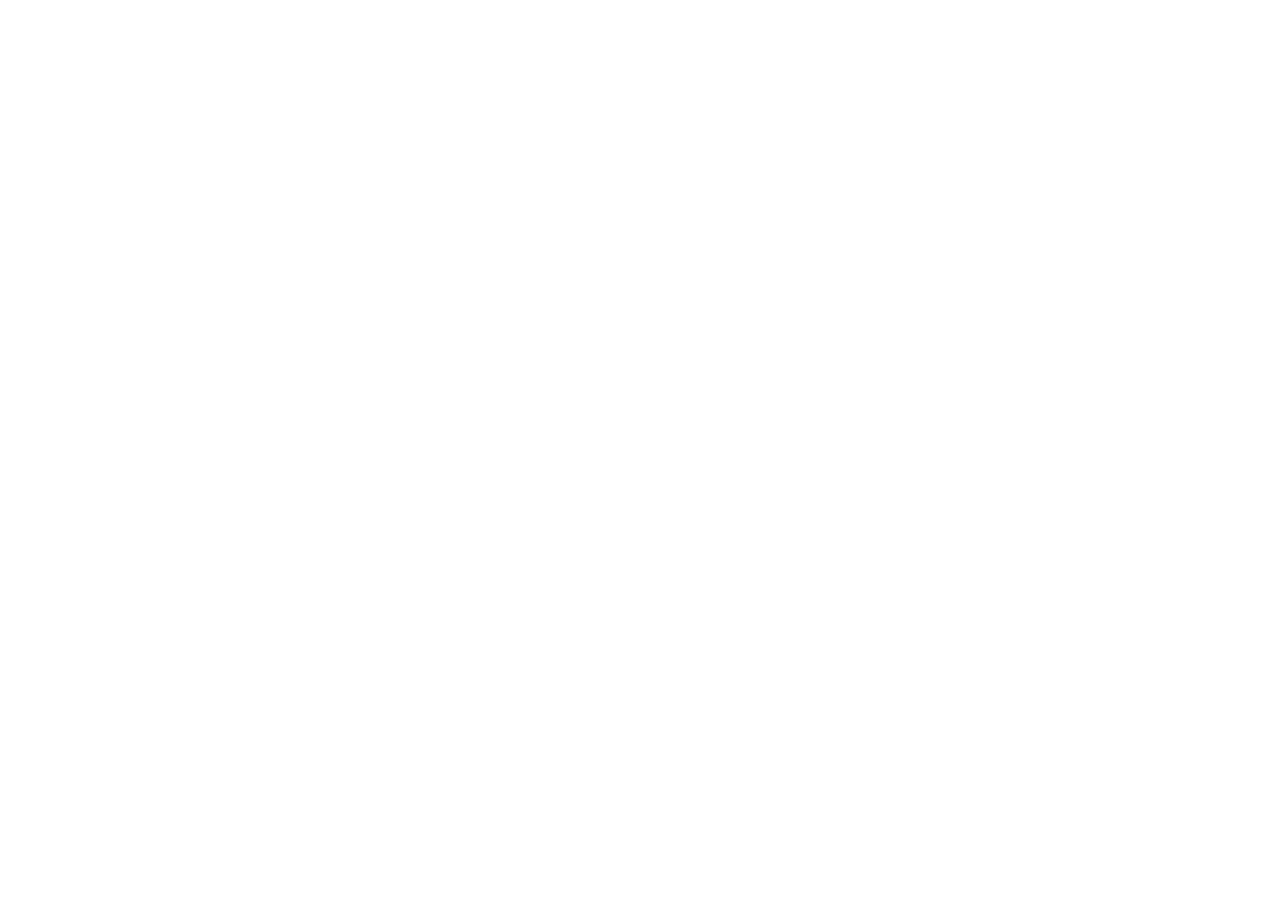
==== aboutme.html @ 8a58bc7e "first commit" ====
<!DOCTYPE html>
<html lang="ja">
<head>
    <meta charset="UTF-8">
    <meta name="viewport" content="width=device-width, initial-scale=1.0">
    <title>樋田涼子のポートフォリオサイト</title>
</head>
<body>
	
</body>
</html>
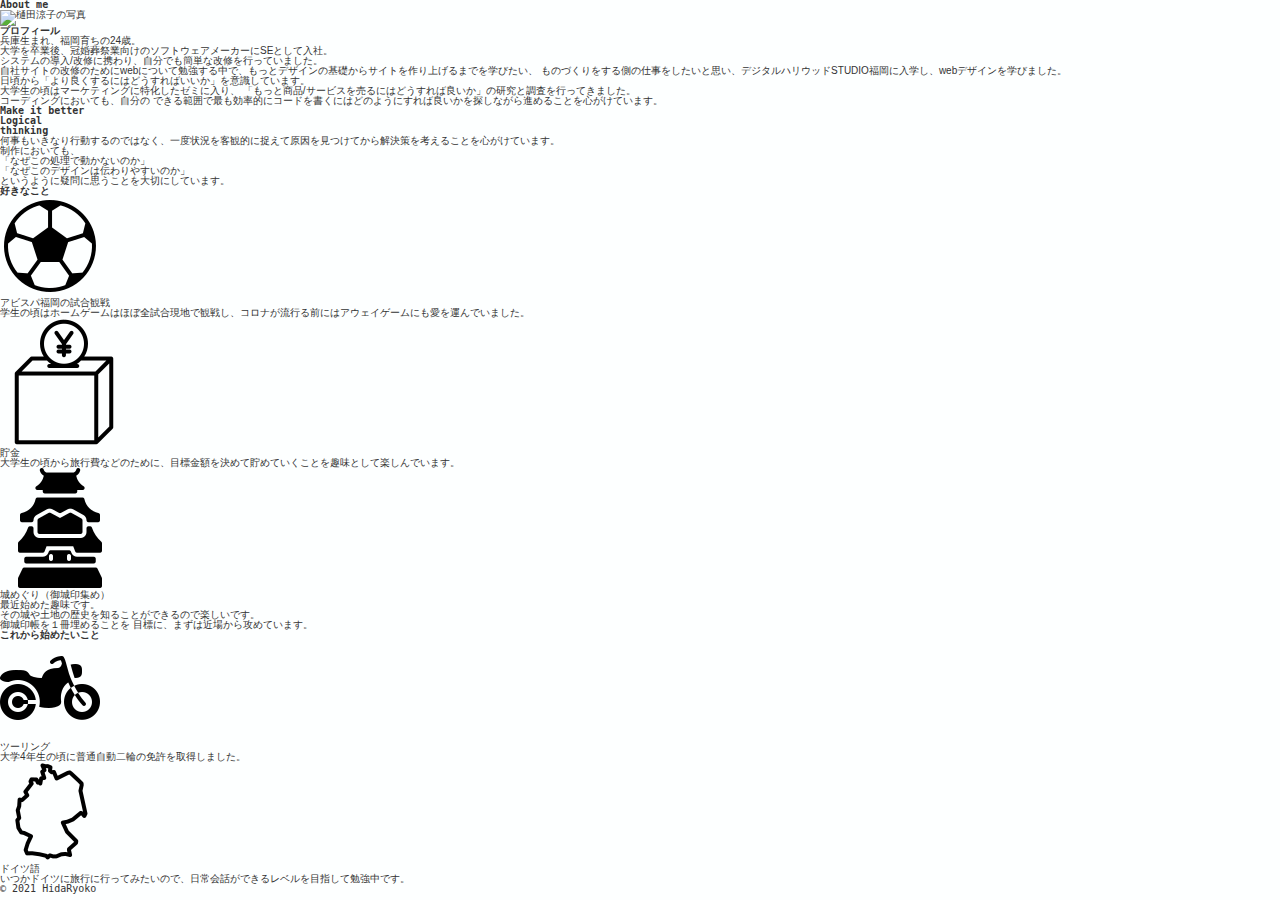
==== commit 03b7dbb4: "トップページのコーディングetc" ====
--- a/aboutme.html
+++ b/aboutme.html
@@ -1,11 +1,98 @@
 <!DOCTYPE html>
 <html lang="ja">
-<head>
+  <head>
     <meta charset="UTF-8">
+    <link rel="stylesheet" href="assets/css/reset.css">
+    <link rel="stylesheet" href="assets/css/common.css">
     <meta name="viewport" content="width=device-width, initial-scale=1.0">
-    <title>樋田涼子のポートフォリオサイト</title>
-</head>
-<body>
-	
-</body>
+    <title>about me</title>
+    <link rel="stylesheet" href="assets/css/aboutme.css">
+  </head>
+  <body>
+    <section class="section-top">
+      <h1>About me</h1>
+      <div class="section-top__profile">
+        <img src="#" alt="樋田涼子の写真">
+        <div class="section-top__profile__description">
+          <h2>プロフィール</h2>
+          <p class="section-top__profile__description__first">
+            兵庫生まれ、福岡育ちの24歳。<br>大学を卒業後、冠婚葬祭業向けのソフトウェアメーカーにSEとして入社。<br>
+            システムの導入/改修に携わり、自分でも簡単な改修を行っていました。
+          </p>
+          <p class="section-top__profile__description__second">
+            自社サイトの改修のためにwebについて勉強する中で、もっとデザインの基礎からサイトを作り上げるまでを学びたい、
+            ものづくりをする側の仕事をしたいと思い、デジタルハリウッドSTUDIO福岡に入学し、webデザインを学びました。
+          </p>
+        </div>
+      </div>
+    </section>
+    <section class="section-strong">
+      <div class="section-strong__contain">
+        <p>
+          日頃から「より良くするにはどうすればいいか」を意識しています。<br>大学生の頃はマーケティングに特化したゼミに入り、
+          「もっと商品/サービスを売るにはどうすれば良いか」の研究と調査を行ってきました。<br>コーディングにおいても、自分の
+          できる範囲で最も効率的にコードを書くにはどのようにすれば良いかを探しながら進めることを心がけています。
+        </p>
+        <div class="section-strong__contain__point">
+          <h3>Make it better</h3>
+        </div>
+      </div>
+      <div class="section-strong__contain">
+        <div class="section-strong__contain__point">
+          <h3>Logical<br>thinking</h3>
+        </div>
+        <p>
+          何事もいきなり行動するのではなく、一度状況を客観的に捉えて原因を見つけてから解決策を考えることを心がけています。<br>
+          制作においても、<br>「なぜこの処理で動かないのか」<br>「なぜこのデザインは伝わりやすいのか」<br>というように疑問に思うことを大切にしています。
+        </p>
+      </div>
+    </section>
+    <section class="section-favorite">
+      <h2>好きなこと</h2>
+      <ul class="section-favorite__list">
+        <li>
+          <img src="assets/image/icon/favorite/soccer.png" alt="サッカーボールのアイコン">
+          <p>
+            <span>アビスパ福岡の試合観戦</span><br>
+            学生の頃はホームゲームはほぼ全試合現地で観戦し、コロナが流行る前にはアウェイゲームにも愛を運んでいました。
+          </p>
+        </li>
+        <li>
+          <img src="assets/image/icon/favorite/yen.png" alt="貯金のアイコン">
+          <p>
+            <span>貯金</span><br>
+            大学生の頃から旅行費などのために、目標金額を決めて貯めていくことを趣味として楽しんでいます。
+          </p>
+        </li>
+        <li>
+          <img src="assets/image/icon/favorite/castle.png" alt="お城のアイコン">
+          <p>
+            <span>城めぐり（御城印集め）</span><br>
+            最近始めた趣味です。<br>その城や土地の歴史を知ることができるので楽しいです。<br>御城印帳を１冊埋めることを
+            目標に、まずは近場から攻めています。
+          </p>
+        </li>
+      </ul>
+    </section>
+    <section class="section-after">
+      <h2>これから始めたいこと</h2>
+      <ul class="section-after__list">
+        <li>
+          <img src="assets/image/icon/favorite/bike.png" alt="バイクのアイコン">
+          <p>
+            <span>ツーリング</span><br>
+            大学4年生の頃に普通自動二輪の免許を取得しました。
+          </p>
+        </li>
+        <li>
+          <img src="assets/image/icon/favorite/germany.png" alt="ドイツの地形のアイコン">
+          <p>
+            <span>ドイツ語</span><br>
+            いつかドイツに旅行に行ってみたいので、日常会話ができるレベルを目指して勉強中です。
+          </p>
+        </li>
+      </ul>
+    </section>
+    <small>©︎ 2021 HidaRyoko</small>
+  </body>
 </html>--- a/assets/css/common.css
+++ b/assets/css/common.css
@@ -0,0 +1,42 @@
+@charset "UTF-8";
+/* CSS Document */
+html {
+  font-size: 62.5%; /* 16px * 62.5% = 10px */
+  width: 100%;
+  box-sizing: border-box;
+}
+
+body {
+  background-color: #fdffff; /* RGB */
+  font-family: 'IBM Plex Mono', monospace, 'Zen Kaku Gothic New', sans-serif;
+  font-weight: 500;
+  text-align: left;
+  color: #333;
+}
+
+a {
+  display: inline-block;
+  transition: .3s;
+  transform: scale(1);
+  font-family: 'Zen Kaku Gothic New', sans-serif;
+}
+
+a:hover {
+  transform: scale(0.95);
+}
+
+
+.none {
+  display: none;
+}
+
+h1 h2 h3 h4 {
+  font-family: 'IBM Plex Mono', monospace;
+}
+
+p {
+  font-feature-settings: normal;
+  font-family: 'Zen Kaku Gothic New', sans-serif;
+}
+
+
--- a/assets/css/aboutme.css
+++ b/assets/css/aboutme.css
@@ -0,0 +1 @@
+/* No CSS */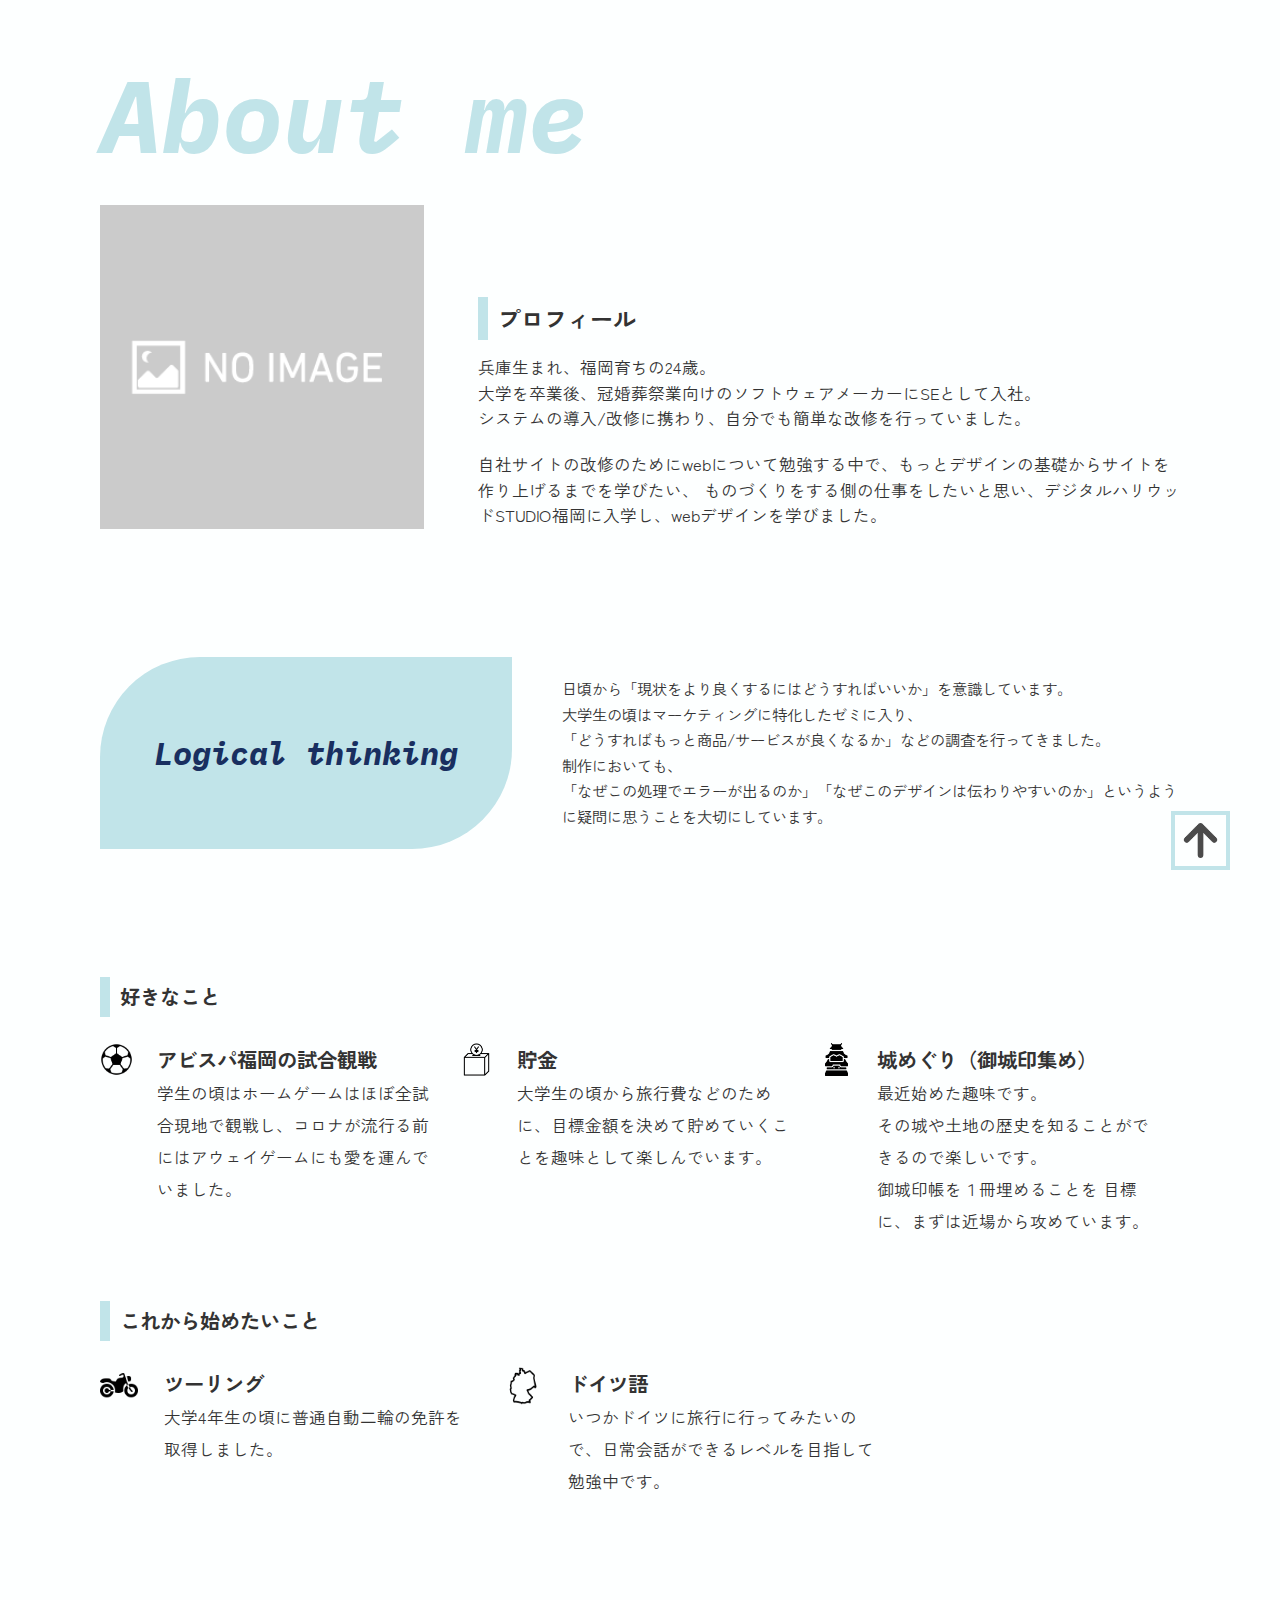
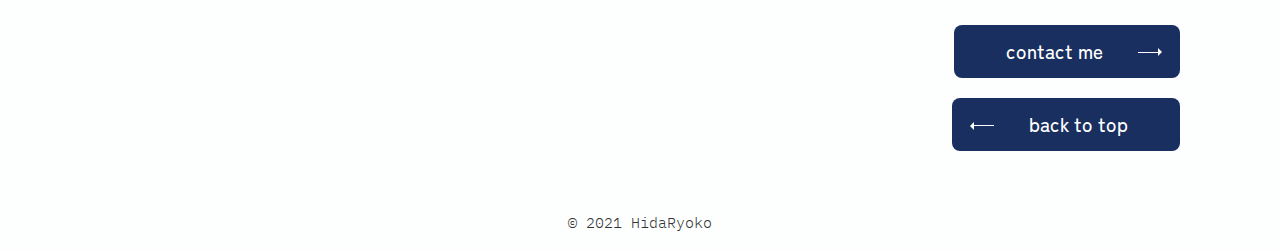
==== commit a59539d7: "aboutme/worklist/workページの装飾" ====
--- a/aboutme.html
+++ b/aboutme.html
@@ -4,15 +4,24 @@
     <meta charset="UTF-8">
     <link rel="stylesheet" href="assets/css/reset.css">
     <link rel="stylesheet" href="assets/css/common.css">
+    <link rel="preconnect" href="https://fonts.googleapis.com">
+    <link rel="preconnect" href="https://fonts.gstatic.com" crossorigin>
+    <link href="https://fonts.googleapis.com/css2?family=IBM+Plex+Mono:ital,wght@0,100;0,200;0,300;0,400;0,500;0,600;0,700;1,100;1,200;1,300;1,400;1,500;1,600;1,700&family=Zen+Kaku+Gothic+New:wght@300;400;500;700;900&display=swap" rel="stylesheet">
     <meta name="viewport" content="width=device-width, initial-scale=1.0">
-    <title>about me</title>
+    <title>樋田涼子について</title>
     <link rel="stylesheet" href="assets/css/aboutme.css">
+		<script src="https://code.jquery.com/jquery-3.6.0.min.js" integrity="sha256-/xUj+3OJU5yExlq6GSYGSHk7tPXikynS7ogEvDej/m4=" crossorigin="anonymous"></script>
+		<script>
+			$(function(){
+				$("#scrolltop").load("toparrow.html");
+			});
+		</script>
   </head>
   <body>
     <section class="section-top">
-      <h1>About me</h1>
+      <h1 class="title-skyblue">About me</h1>
       <div class="section-top__profile">
-        <img src="#" alt="樋田涼子の写真">
+        <img src="assets/image/aboutme.png" alt="樋田涼子の写真">
         <div class="section-top__profile__description">
           <h2>プロフィール</h2>
           <p class="section-top__profile__description__first">
@@ -28,24 +37,24 @@
     </section>
     <section class="section-strong">
       <div class="section-strong__contain">
+        <div class="section-strong__contain__point">
+          <h3>Logical thinking</h3>
+        </div>
         <p>
-          日頃から「より良くするにはどうすればいいか」を意識しています。<br>大学生の頃はマーケティングに特化したゼミに入り、
-          「もっと商品/サービスを売るにはどうすれば良いか」の研究と調査を行ってきました。<br>コーディングにおいても、自分の
-          できる範囲で最も効率的にコードを書くにはどのようにすれば良いかを探しながら進めることを心がけています。
+          日頃から「現状をより良くするにはどうすればいいか」を意識しています。<br>大学生の頃はマーケティングに特化したゼミに入り、<br>
+          「どうすればもっと商品/サービスが良くなるか」などの調査を行ってきました。<br>制作においても、<br>
+          「なぜこの処理でエラーが出るのか」「なぜこのデザインは伝わりやすいのか」というように疑問に思うことを大切にしています。
         </p>
+      </div>
+      <!--<div class="section-strong__contain">
         <div class="section-strong__contain__point">
-          <h3>Make it better</h3>
-        </div>
-      </div>
-      <div class="section-strong__contain">
-        <div class="section-strong__contain__point">
-          <h3>Logical<br>thinking</h3>
+          <h3>Logical<br>&nbsp;thinking</h3>
         </div>
         <p>
           何事もいきなり行動するのではなく、一度状況を客観的に捉えて原因を見つけてから解決策を考えることを心がけています。<br>
-          制作においても、<br>「なぜこの処理で動かないのか」<br>「なぜこのデザインは伝わりやすいのか」<br>というように疑問に思うことを大切にしています。
         </p>
       </div>
+    -->
     </section>
     <section class="section-favorite">
       <h2>好きなこと</h2>
@@ -93,6 +102,15 @@
         </li>
       </ul>
     </section>
+    <!--GitHubのリンク-->
+    <div class="btnarrow">
+      <a class="btnarrow__more" href="https://github.com/H-Ryoko" target="blank">contact me</a>
+    </div>
+    <!--backtopのリンク-->
+    <div class="btnarrow-back">
+      <a class="btnarrow-back__more" href="index.html">back to top</a>
+    </div>
+    <div id="scrolltop"></div>
     <small>©︎ 2021 HidaRyoko</small>
   </body>
 </html>--- a/assets/css/common.css
+++ b/assets/css/common.css
@@ -19,6 +19,8 @@
   transition: .3s;
   transform: scale(1);
   font-family: 'Zen Kaku Gothic New', sans-serif;
+  text-decoration: none;
+  color: #333;
 }
 
 a:hover {
@@ -39,4 +41,28 @@
   font-family: 'Zen Kaku Gothic New', sans-serif;
 }
 
+small {
+  font-size: 1.5rem;
+  font-weight: 300;
+  display: block;
+  text-align: center;
+  margin-bottom: 20px;
+}
 
+.scroll-top {
+  width: 35px;
+  height: 35px;
+  border: solid 4px #c1e4e9;
+  cursor: pointer;
+  text-align: right;
+  position: fixed;
+  bottom: 30px;
+  right: 50px;
+  padding: 8px;
+}
+
+.scroll-top a img {
+  width: 100%;
+}
+
+
--- a/assets/css/aboutme.css
+++ b/assets/css/aboutme.css
@@ -1 +1,291 @@
-/* No CSS */+.title-skyblue {
+  font-size: 8vw;
+  font-style: italic;
+  color: #c1e4e9;
+  margin-bottom: 3vw;
+}
+
+.title {
+  font-size: 8vw;
+  font-style: italic;
+  color: #b4b4b4;
+  margin-bottom: 3vw;
+}
+
+.btnarrow {
+  text-align: right;
+  margin-right: 20vw;
+}
+
+.btnarrow__more {
+  position: relative;
+  background: #192f60;
+  padding: 15px 75px 15px 50px;
+  display: inline-block;
+  text-align: center;
+  -webkit-transition: all .2s linear;
+  transition: all .2s linear;
+  color: #fff;
+  text-decoration: none;
+  border: transparent 2px solid;
+  outline: none;
+  font-size: 1.5vw;
+  border-radius: 8px;
+}
+
+.btnarrow__more:hover {
+  background: #fdffff;
+  color: #333;
+  border-color: #192f60;
+}
+
+.btnarrow__more:before {
+  content: '';
+  position: absolute;
+  top: 50%;
+  right: 20px;
+  width: 20px;
+  height: 1px;
+  background: #fff;
+}
+
+.btnarrow__more:after {
+  content: '';
+  position: absolute;
+  top: 43.5%;
+  right: 12px;
+  border: 4px solid transparent;
+  border-top-width: 4px;
+  border-bottom-width: 4px;
+  border-left-color: #fff;
+  -webkit-transition: all .2s linear;
+  transition: all .2s linear;
+}
+
+.btnarrow__more:hover::before {
+  background: #333;
+  right: 25px;
+}
+
+.btnarrow__more:hover::after {
+  border-left-color: #333;
+  right: 20px;
+}
+
+.btnarrow-back {
+  text-align: right;
+}
+
+.btnarrow-back__more {
+  position: relative;
+  background: #192f60;
+  padding: 15px 50px 15px 75px;
+  display: inline-block;
+  text-align: center;
+  -webkit-transition: all .2s linear;
+  transition: all .2s linear;
+  color: #fff;
+  text-decoration: none;
+  border: transparent 2px solid;
+  outline: none;
+  font-size: 1.5vw;
+  border-radius: 8px;
+}
+
+.btnarrow-back__more:hover {
+  background: #fdffff;
+  color: #333;
+  border-color: #192f60;
+}
+
+.btnarrow-back__more:before {
+  content: '';
+  position: absolute;
+  top: 50%;
+  left: 20px;
+  width: 20px;
+  height: 1px;
+  background: #fff;
+}
+
+.btnarrow-back__more:after {
+  content: '';
+  position: absolute;
+  top: 43.5%;
+  left: 12px;
+  border: 4px solid transparent;
+  border-top-width: 4px;
+  border-bottom-width: 4px;
+  border-right-color: #fff;
+  -webkit-transition: all .2s linear;
+  transition: all .2s linear;
+}
+
+.btnarrow-back__more:hover::before {
+  background: #333;
+  left: 25px;
+}
+
+.btnarrow-back__more:hover::after {
+  border-right-color: #333;
+  left: 20px;
+}
+
+.section-top {
+  padding: 5vw 100px 0 100px;
+  margin-bottom: 10vw;
+}
+
+.section-top__profile {
+  display: -webkit-box;
+  display: -ms-flexbox;
+  display: flex;
+  -webkit-box-align: end;
+      -ms-flex-align: end;
+          align-items: flex-end;
+  -webkit-box-pack: justify;
+      -ms-flex-pack: justify;
+          justify-content: space-between;
+}
+
+.section-top__profile img {
+  width: 30%;
+}
+
+.section-top__profile__description {
+  width: 65%;
+}
+
+.section-top__profile__description h2 {
+  font-size: 1.8vw;
+  font-weight: 600;
+  padding: 1rem 1rem;
+  border-left: solid 10px #c1e4e9;
+  margin-bottom: 15px;
+}
+
+.section-top__profile__description__first {
+  font-size: 1.3vw;
+  font-weight: 400;
+  line-height: 2vw;
+  margin-bottom: 20px;
+}
+
+.section-top__profile__description__second {
+  font-size: 1.3vw;
+  font-weight: 400;
+  line-height: 2vw;
+}
+
+.section-strong {
+  padding: 0 100px;
+  margin-bottom: 10vw;
+}
+
+.section-strong__contain {
+  margin: 0 auto 50px auto;
+  display: -webkit-box;
+  display: -ms-flexbox;
+  display: flex;
+  -webkit-box-pack: justify;
+      -ms-flex-pack: justify;
+          justify-content: space-between;
+  -webkit-box-align: center;
+      -ms-flex-align: center;
+          align-items: center;
+  position: relative;
+}
+
+.section-strong__contain p {
+  width: 60%;
+  line-height: 2vw;
+  font-size: 1.2vw;
+  font-weight: 400;
+  padding-left: 50px;
+}
+
+.section-strong__contain__point {
+  width: 40%;
+  height: 15vw;
+  border-radius: 100px 0 100px 0;
+  text-align: center;
+  font-size: 2.5vw;
+  font-weight: 700;
+  font-style: italic;
+  line-height: 15vw;
+  color: #192f60;
+  background-color: #c1e4e9;
+}
+
+.section-favorite, .section-after {
+  padding: 0 100px;
+  margin-bottom: 5vw;
+}
+
+.section-favorite h2, .section-after h2 {
+  font-size: 1.6vw;
+  font-weight: 600;
+  padding: 1rem 1rem;
+  border-left: solid 10px #c1e4e9;
+  margin-bottom: 2vw;
+}
+
+.section-favorite__list, .section-after__list {
+  list-style: none;
+  display: -webkit-box;
+  display: -ms-flexbox;
+  display: flex;
+  -ms-flex-wrap: nowrap;
+      flex-wrap: nowrap;
+  -webkit-box-pack: start;
+      -ms-flex-pack: start;
+          justify-content: flex-start;
+  -webkit-box-align: start;
+      -ms-flex-align: start;
+          align-items: flex-start;
+}
+
+.section-favorite__list li, .section-after__list li {
+  width: 35%;
+  padding-right: 2vw;
+  display: -webkit-box;
+  display: -ms-flexbox;
+  display: flex;
+  -webkit-box-pack: justify;
+      -ms-flex-pack: justify;
+          justify-content: space-between;
+  -webkit-box-align: start;
+      -ms-flex-align: start;
+          align-items: flex-start;
+}
+
+.section-favorite__list li img, .section-after__list li img {
+  width: 10%;
+}
+
+.section-favorite__list li p, .section-after__list li p {
+  width: 83%;
+  font-size: 1.3vw;
+  font-weight: 400;
+  line-height: 2.5vw;
+}
+
+.section-favorite__list li p span, .section-after__list li p span {
+  font-size: 1.6vw;
+  font-weight: 600;
+}
+
+.section-after {
+  margin-bottom: 10vw;
+}
+
+.btnarrow {
+  padding: 0 100px;
+  margin-right: 0;
+  margin-bottom: 20px;
+}
+
+.btnarrow-back {
+  padding: 0 100px;
+  margin-bottom: 5vw;
+}
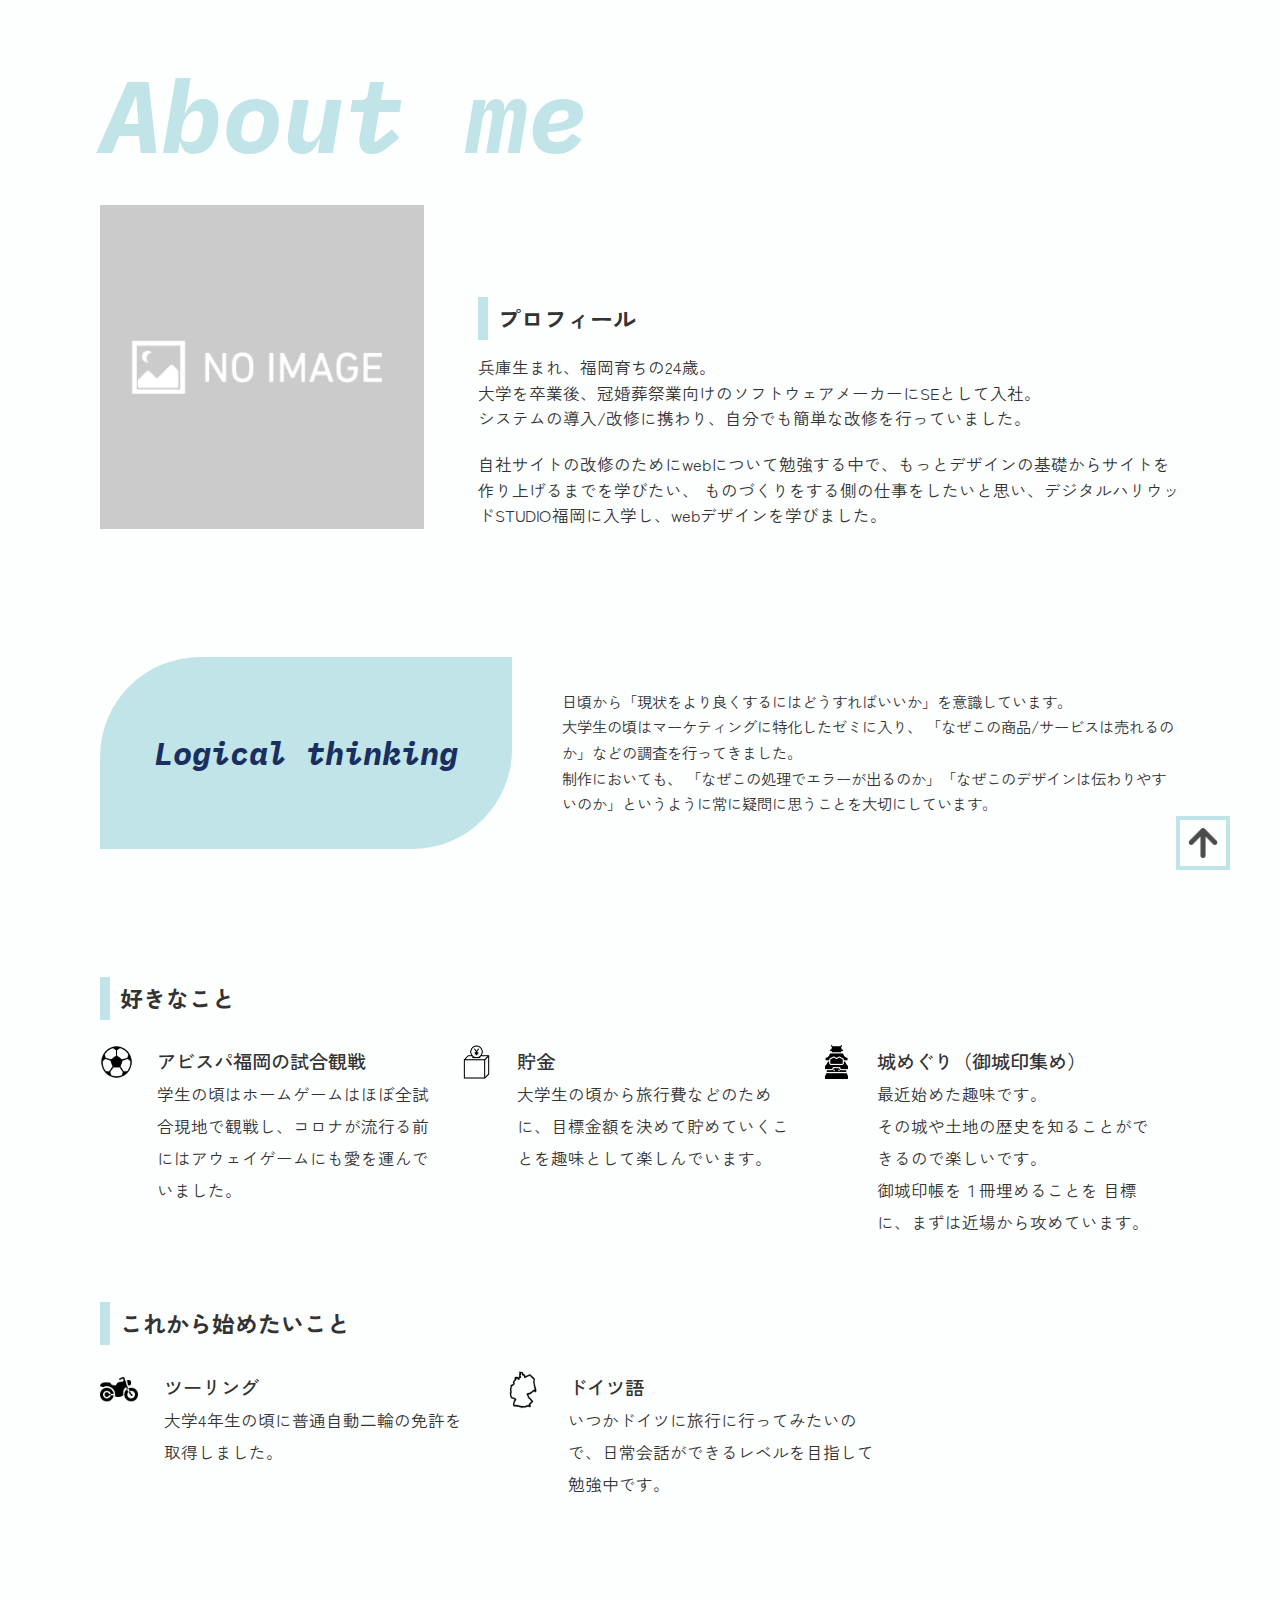
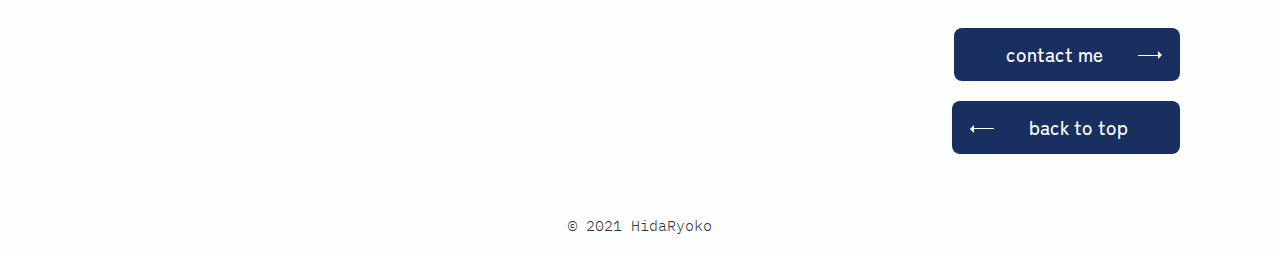
==== commit 87675675: "top(skill)/worklist/about(strong)のアニメーション実装" ====
--- a/aboutme.html
+++ b/aboutme.html
@@ -11,7 +11,7 @@
     <title>樋田涼子について</title>
     <link rel="stylesheet" href="assets/css/aboutme.css">
 		<script src="https://code.jquery.com/jquery-3.6.0.min.js" integrity="sha256-/xUj+3OJU5yExlq6GSYGSHk7tPXikynS7ogEvDej/m4=" crossorigin="anonymous"></script>
-		<script>
+    <script>
 			$(function(){
 				$("#scrolltop").load("toparrow.html");
 			});
@@ -41,20 +41,11 @@
           <h3>Logical thinking</h3>
         </div>
         <p>
-          日頃から「現状をより良くするにはどうすればいいか」を意識しています。<br>大学生の頃はマーケティングに特化したゼミに入り、<br>
-          「どうすればもっと商品/サービスが良くなるか」などの調査を行ってきました。<br>制作においても、<br>
-          「なぜこの処理でエラーが出るのか」「なぜこのデザインは伝わりやすいのか」というように疑問に思うことを大切にしています。
+          日頃から「現状をより良くするにはどうすればいいか」を意識しています。<br>大学生の頃はマーケティングに特化したゼミに入り、
+          「なぜこの商品/サービスは売れるのか」などの調査を行ってきました。<br>制作においても、
+          「なぜこの処理でエラーが出るのか」「なぜこのデザインは伝わりやすいのか」というように常に疑問に思うことを大切にしています。
         </p>
       </div>
-      <!--<div class="section-strong__contain">
-        <div class="section-strong__contain__point">
-          <h3>Logical<br>&nbsp;thinking</h3>
-        </div>
-        <p>
-          何事もいきなり行動するのではなく、一度状況を客観的に捉えて原因を見つけてから解決策を考えることを心がけています。<br>
-        </p>
-      </div>
-    -->
     </section>
     <section class="section-favorite">
       <h2>好きなこと</h2>
@@ -104,7 +95,7 @@
     </section>
     <!--GitHubのリンク-->
     <div class="btnarrow">
-      <a class="btnarrow__more" href="https://github.com/H-Ryoko" target="blank">contact me</a>
+      <a class="btnarrow__more" href="https://forms.gle/23dvpkAvF5Dz8J658" target="blank">contact me</a>
     </div>
     <!--backtopのリンク-->
     <div class="btnarrow-back">
@@ -112,5 +103,6 @@
     </div>
     <div id="scrolltop"></div>
     <small>©︎ 2021 HidaRyoko</small>
+    <script src="./assets/js/global.js"></script>
   </body>
 </html>--- a/assets/css/common.css
+++ b/assets/css/common.css
@@ -50,8 +50,8 @@
 }
 
 .scroll-top {
-  width: 35px;
-  height: 35px;
+  width: 30px;
+  height: 30px;
   border: solid 4px #c1e4e9;
   cursor: pointer;
   text-align: right;
--- a/assets/css/aboutme.css
+++ b/assets/css/aboutme.css
@@ -217,13 +217,41 @@
   background-color: #c1e4e9;
 }
 
+.fadeIn {
+  -webkit-animation-name: fadeInAnime;
+          animation-name: fadeInAnime;
+  -webkit-animation-duration: 2.5s;
+          animation-duration: 2.5s;
+  -webkit-animation-fill-mode: forwards;
+          animation-fill-mode: forwards;
+  opacity: 0;
+}
+
+@-webkit-keyframes fadeInAnime {
+  from {
+    opacity: 0;
+  }
+  to {
+    opacity: 1;
+  }
+}
+
+@keyframes fadeInAnime {
+  from {
+    opacity: 0;
+  }
+  to {
+    opacity: 1;
+  }
+}
+
 .section-favorite, .section-after {
   padding: 0 100px;
   margin-bottom: 5vw;
 }
 
 .section-favorite h2, .section-after h2 {
-  font-size: 1.6vw;
+  font-size: 1.8vw;
   font-weight: 600;
   padding: 1rem 1rem;
   border-left: solid 10px #c1e4e9;
@@ -271,8 +299,8 @@
 }
 
 .section-favorite__list li p span, .section-after__list li p span {
-  font-size: 1.6vw;
-  font-weight: 600;
+  font-size: 1.5vw;
+  font-weight: 500;
 }
 
 .section-after {
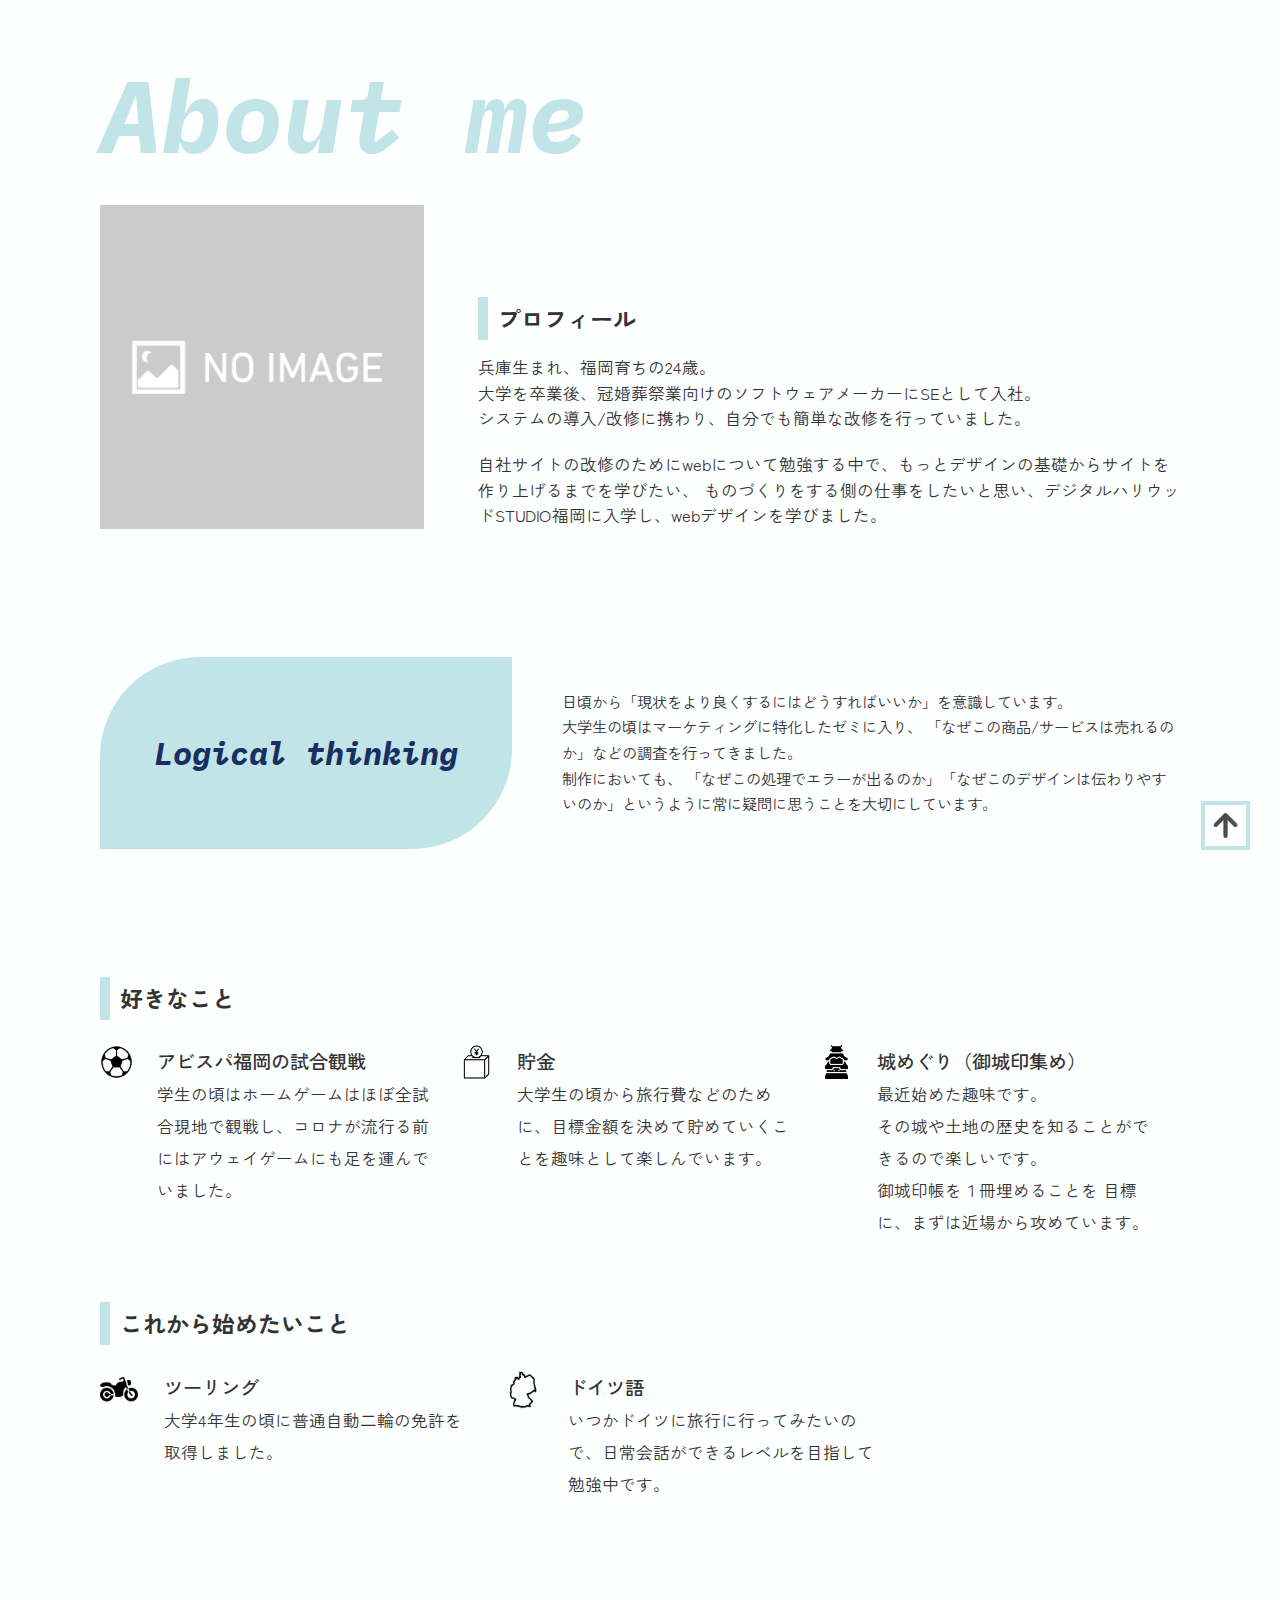
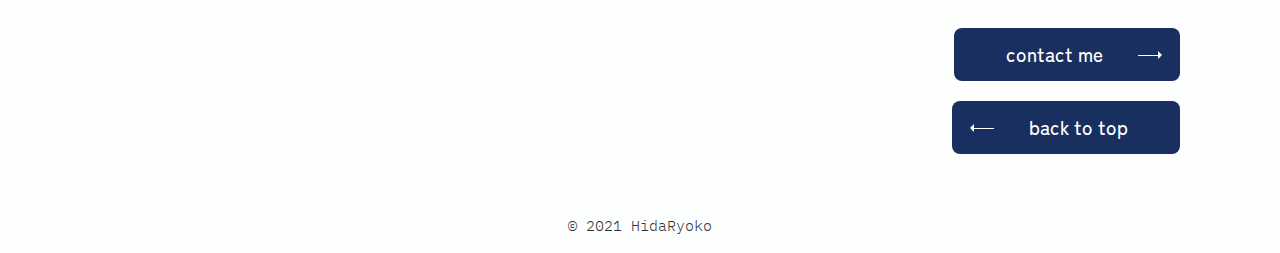
==== commit e9306a70: "ハンバーガーメニューの追加、その他微調整" ====
--- a/aboutme.html
+++ b/aboutme.html
@@ -54,7 +54,7 @@
           <img src="assets/image/icon/favorite/soccer.png" alt="サッカーボールのアイコン">
           <p>
             <span>アビスパ福岡の試合観戦</span><br>
-            学生の頃はホームゲームはほぼ全試合現地で観戦し、コロナが流行る前にはアウェイゲームにも愛を運んでいました。
+            学生の頃はホームゲームはほぼ全試合現地で観戦し、コロナが流行る前にはアウェイゲームにも足を運んでいました。
           </p>
         </li>
         <li>
--- a/assets/css/common.css
+++ b/assets/css/common.css
@@ -50,14 +50,14 @@
 }
 
 .scroll-top {
-  width: 30px;
-  height: 30px;
+  width: 25px;
+  height: 25px;
   border: solid 4px #c1e4e9;
   cursor: pointer;
   text-align: right;
   position: fixed;
-  bottom: 30px;
-  right: 50px;
+  bottom: 50px;
+  right: 30px;
   padding: 8px;
 }
 
--- a/assets/css/aboutme.css
+++ b/assets/css/aboutme.css
@@ -5,11 +5,37 @@
   margin-bottom: 3vw;
 }
 
+@media (min-width: 700px) and (max-width: 1000px) {
+  .title-skyblue {
+    margin-bottom: 3rem;
+  }
+}
+
+@media (max-width: 700px) {
+  .title-skyblue {
+    font-size: 4rem;
+    margin-bottom: 2rem;
+  }
+}
+
 .title {
   font-size: 8vw;
   font-style: italic;
   color: #b4b4b4;
   margin-bottom: 3vw;
+}
+
+@media (min-width: 700px) and (max-width: 1000px) {
+  .title {
+    margin-bottom: 3rem;
+  }
+}
+
+@media (max-width: 700px) {
+  .title {
+    font-size: 4rem;
+    margin-bottom: 2rem;
+  }
 }
 
 .btnarrow {
@@ -52,7 +78,9 @@
 .btnarrow__more:after {
   content: '';
   position: absolute;
-  top: 43.5%;
+  top: 50%;
+  -webkit-transform: translateY(-50%);
+          transform: translateY(-50%);
   right: 12px;
   border: 4px solid transparent;
   border-top-width: 4px;
@@ -70,6 +98,26 @@
 .btnarrow__more:hover::after {
   border-left-color: #333;
   right: 20px;
+}
+
+@media (min-width: 700px) and (max-width: 1000px) {
+  .btnarrow__more {
+    padding: 10px 40px 10px 30px;
+    font-size: 1.5rem;
+  }
+  .btnarrow__more:before {
+    width: 13px;
+  }
+}
+
+@media (max-width: 700px) {
+  .btnarrow__more {
+    padding: 10px 40px 10px 30px;
+    font-size: 1.5rem;
+  }
+  .btnarrow__more:before {
+    width: 13px;
+  }
 }
 
 .btnarrow-back {
@@ -111,7 +159,9 @@
 .btnarrow-back__more:after {
   content: '';
   position: absolute;
-  top: 43.5%;
+  top: 50%;
+  -webkit-transform: translateY(-50%);
+          transform: translateY(-50%);
   left: 12px;
   border: 4px solid transparent;
   border-top-width: 4px;
@@ -129,6 +179,26 @@
 .btnarrow-back__more:hover::after {
   border-right-color: #333;
   left: 20px;
+}
+
+@media (min-width: 700px) and (max-width: 1000px) {
+  .btnarrow-back__more {
+    padding: 10px 30px 10px 40px;
+    font-size: 1.5rem;
+  }
+  .btnarrow-back__more:before {
+    width: 13px;
+  }
+}
+
+@media (max-width: 700px) {
+  .btnarrow-back__more {
+    padding: 10px 30px 10px 40px;
+    font-size: 1.5rem;
+  }
+  .btnarrow-back__more:before {
+    width: 13px;
+  }
 }
 
 .section-top {
@@ -175,6 +245,50 @@
   font-size: 1.3vw;
   font-weight: 400;
   line-height: 2vw;
+}
+
+@media (min-width: 700px) and (max-width: 1000px) {
+  .section-top__profile {
+    -webkit-box-align: start;
+        -ms-flex-align: start;
+            align-items: flex-start;
+  }
+  .section-top__profile__description h2 {
+    font-size: 1.8rem;
+  }
+  .section-top__profile__description p {
+    font-size: 1.3rem;
+    line-height: 2.5rem;
+  }
+}
+
+@media (max-width: 700px) {
+  .section-top {
+    padding: 40px 50px;
+  }
+  .section-top__profile {
+    -webkit-box-orient: vertical;
+    -webkit-box-direction: normal;
+        -ms-flex-direction: column;
+            flex-direction: column;
+    -webkit-box-align: center;
+        -ms-flex-align: center;
+            align-items: center;
+  }
+  .section-top__profile img {
+    width: 80%;
+    margin-bottom: 30px;
+  }
+  .section-top__profile__description {
+    width: 100%;
+  }
+  .section-top__profile__description h2 {
+    font-size: 1.8rem;
+  }
+  .section-top__profile__description p {
+    font-size: 1.5rem;
+    line-height: 3rem;
+  }
 }
 
 .section-strong {
@@ -215,6 +329,44 @@
   line-height: 15vw;
   color: #192f60;
   background-color: #c1e4e9;
+}
+
+@media (min-width: 700px) and (max-width: 1000px) {
+  .section-strong__contain p {
+    font-size: 1.4rem;
+    line-height: 2.8rem;
+  }
+  .section-strong__contain__point {
+    height: 200px;
+    line-height: 200px;
+  }
+}
+
+@media (max-width: 700px) {
+  .section-strong {
+    padding: 0 50px;
+  }
+  .section-strong__contain {
+    -webkit-box-orient: vertical;
+    -webkit-box-direction: normal;
+        -ms-flex-direction: column;
+            flex-direction: column;
+  }
+  .section-strong__contain p {
+    width: 100%;
+    font-size: 1.4rem;
+    line-height: 2.8rem;
+    padding: 0;
+  }
+  .section-strong__contain__point {
+    width: 100%;
+    height: 180px;
+    line-height: 180px;
+    margin-bottom: 30px;
+  }
+  .section-strong__contain__point h3 {
+    font-size: 2.5rem;
+  }
 }
 
 .fadeIn {
@@ -303,6 +455,62 @@
   font-weight: 500;
 }
 
+@media (min-width: 700px) and (max-width: 1000px) {
+  .section-favorite h2, .section-after h2 {
+    font-size: 1.8rem;
+  }
+  .section-favorite__list, .section-after__list {
+    -ms-flex-pack: distribute;
+        justify-content: space-around;
+  }
+  .section-favorite__list li, .section-after__list li {
+    width: 30%;
+    padding-right: 10px;
+  }
+  .section-favorite__list li img, .section-after__list li img {
+    width: 13%;
+  }
+  .section-favorite__list li p, .section-after__list li p {
+    width: 85%;
+    font-size: 1.3rem;
+    line-height: 2.5rem;
+  }
+  .section-favorite__list li p span, .section-after__list li p span {
+    font-size: 1.3rem;
+  }
+}
+
+@media (max-width: 700px) {
+  .section-favorite, .section-after {
+    padding: 0 50px;
+  }
+  .section-favorite h2, .section-after h2 {
+    font-size: 1.8rem;
+    margin-bottom: 20px;
+  }
+  .section-favorite__list, .section-after__list {
+    -webkit-box-orient: vertical;
+    -webkit-box-direction: normal;
+        -ms-flex-direction: column;
+            flex-direction: column;
+  }
+  .section-favorite__list li, .section-after__list li {
+    width: 100%;
+    margin-bottom: 30px;
+  }
+  .section-favorite__list li img, .section-after__list li img {
+    width: 13%;
+  }
+  .section-favorite__list li p, .section-after__list li p {
+    width: 82%;
+    font-size: 1.4rem;
+    line-height: 2.8rem;
+  }
+  .section-favorite__list li p span, .section-after__list li p span {
+    font-size: 1.4rem;
+  }
+}
+
 .section-after {
   margin-bottom: 10vw;
 }
@@ -313,7 +521,20 @@
   margin-bottom: 20px;
 }
 
+@media (max-width: 700px) {
+  .btnarrow {
+    padding: 0 50px;
+  }
+}
+
 .btnarrow-back {
   padding: 0 100px;
   margin-bottom: 5vw;
 }
+
+@media (max-width: 700px) {
+  .btnarrow-back {
+    padding: 0 50px;
+    margin-bottom: 100px;
+  }
+}
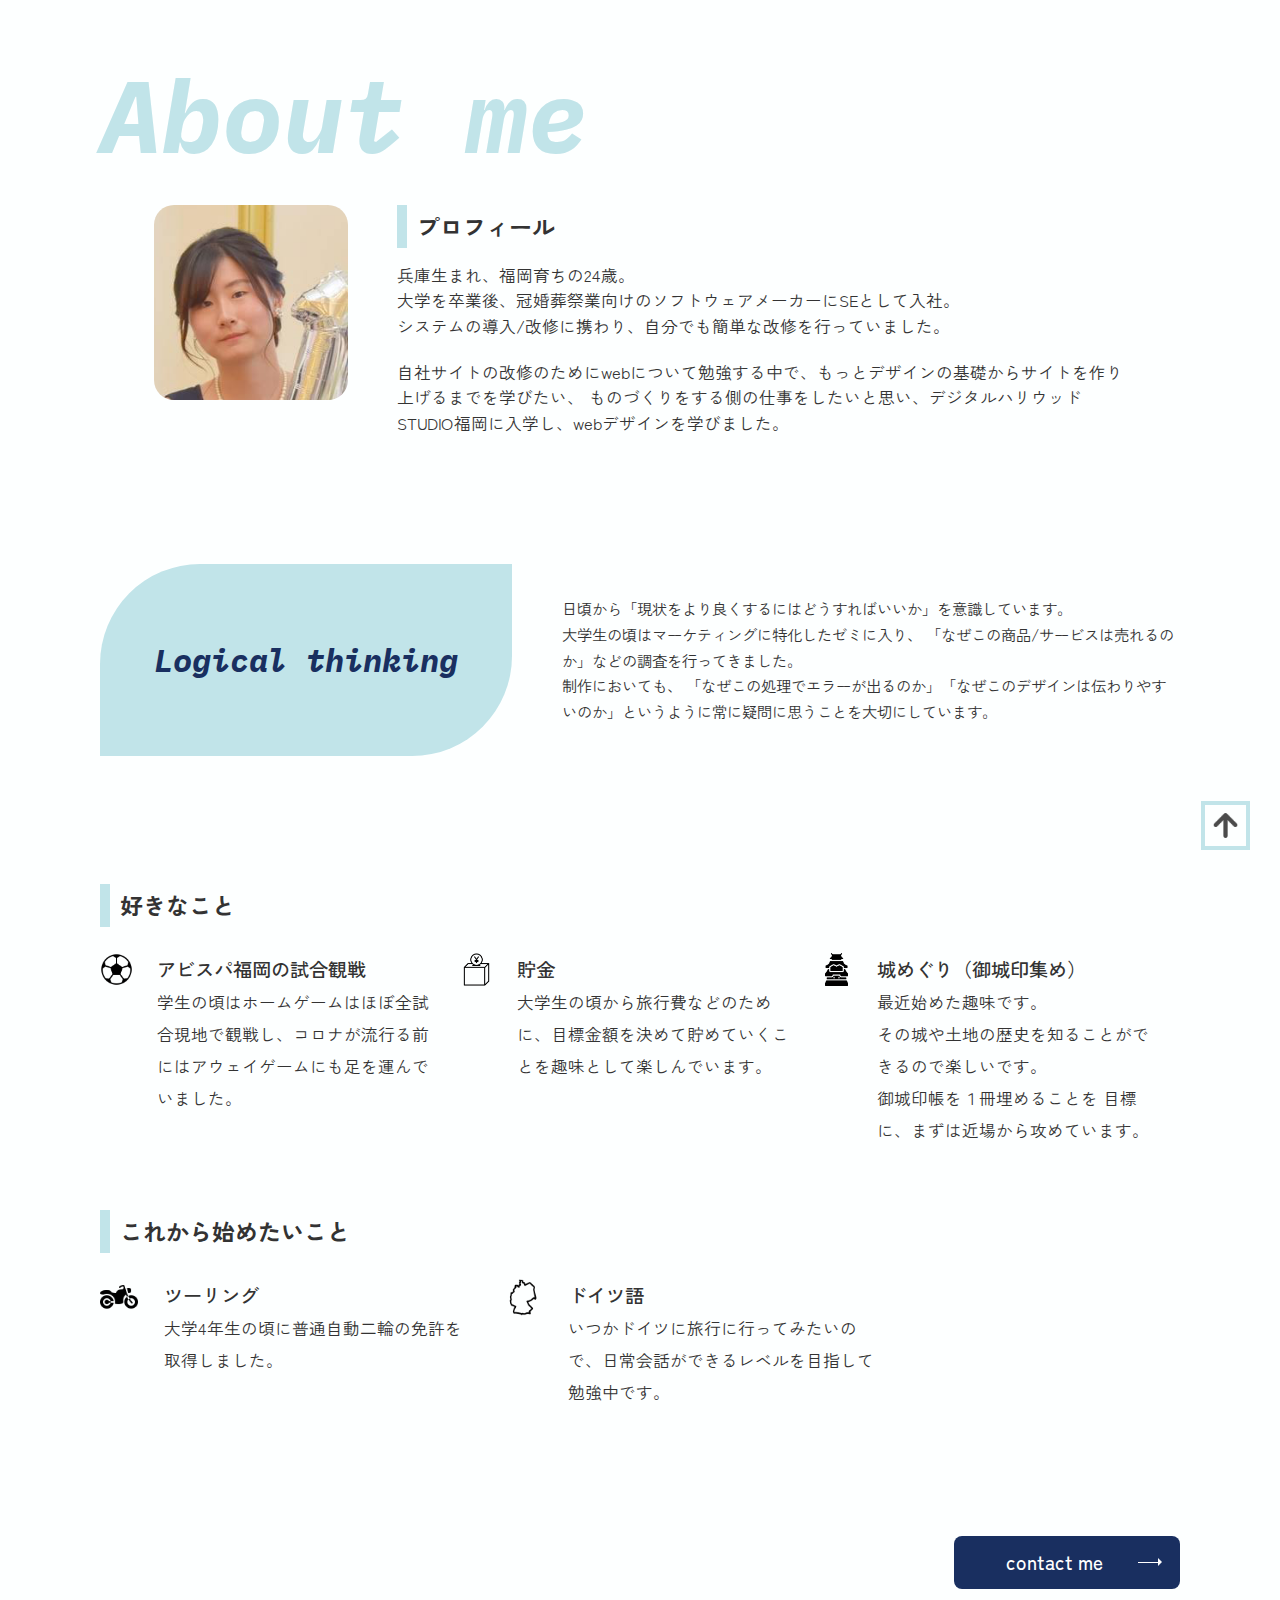
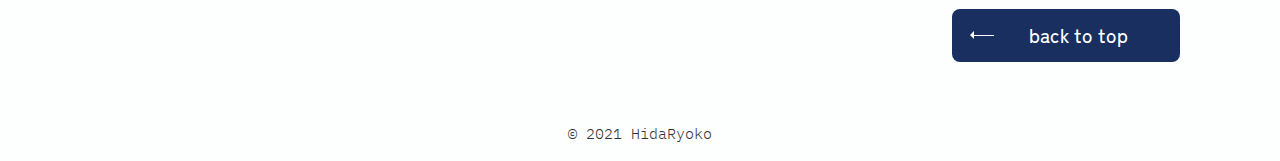
==== commit 9cf7f8b5: "顔写真の追加etc" ====
--- a/aboutme.html
+++ b/aboutme.html
@@ -21,7 +21,7 @@
     <section class="section-top">
       <h1 class="title-skyblue">About me</h1>
       <div class="section-top__profile">
-        <img src="assets/image/aboutme.png" alt="樋田涼子の写真">
+        <img src="assets/image/aboutme-top.png" alt="樋田涼子の写真">
         <div class="section-top__profile__description">
           <h2>プロフィール</h2>
           <p class="section-top__profile__description__first">
--- a/assets/css/aboutme.css
+++ b/assets/css/aboutme.css
@@ -207,23 +207,26 @@
 }
 
 .section-top__profile {
+  width: 90%;
+  margin: 0 auto;
   display: -webkit-box;
   display: -ms-flexbox;
   display: flex;
-  -webkit-box-align: end;
-      -ms-flex-align: end;
-          align-items: flex-end;
+  -webkit-box-align: start;
+      -ms-flex-align: start;
+          align-items: flex-start;
   -webkit-box-pack: justify;
       -ms-flex-pack: justify;
           justify-content: space-between;
 }
 
 .section-top__profile img {
-  width: 30%;
+  width: 20%;
+  border-radius: 20px;
 }
 
 .section-top__profile__description {
-  width: 65%;
+  width: 75%;
 }
 
 .section-top__profile__description h2 {
@@ -249,9 +252,16 @@
 
 @media (min-width: 700px) and (max-width: 1000px) {
   .section-top__profile {
+    width: 100%;
     -webkit-box-align: start;
         -ms-flex-align: start;
             align-items: flex-start;
+  }
+  .section-top__profile img {
+    width: 25%;
+  }
+  .section-top__profile__description {
+    width: 70%;
   }
   .section-top__profile__description h2 {
     font-size: 1.8rem;
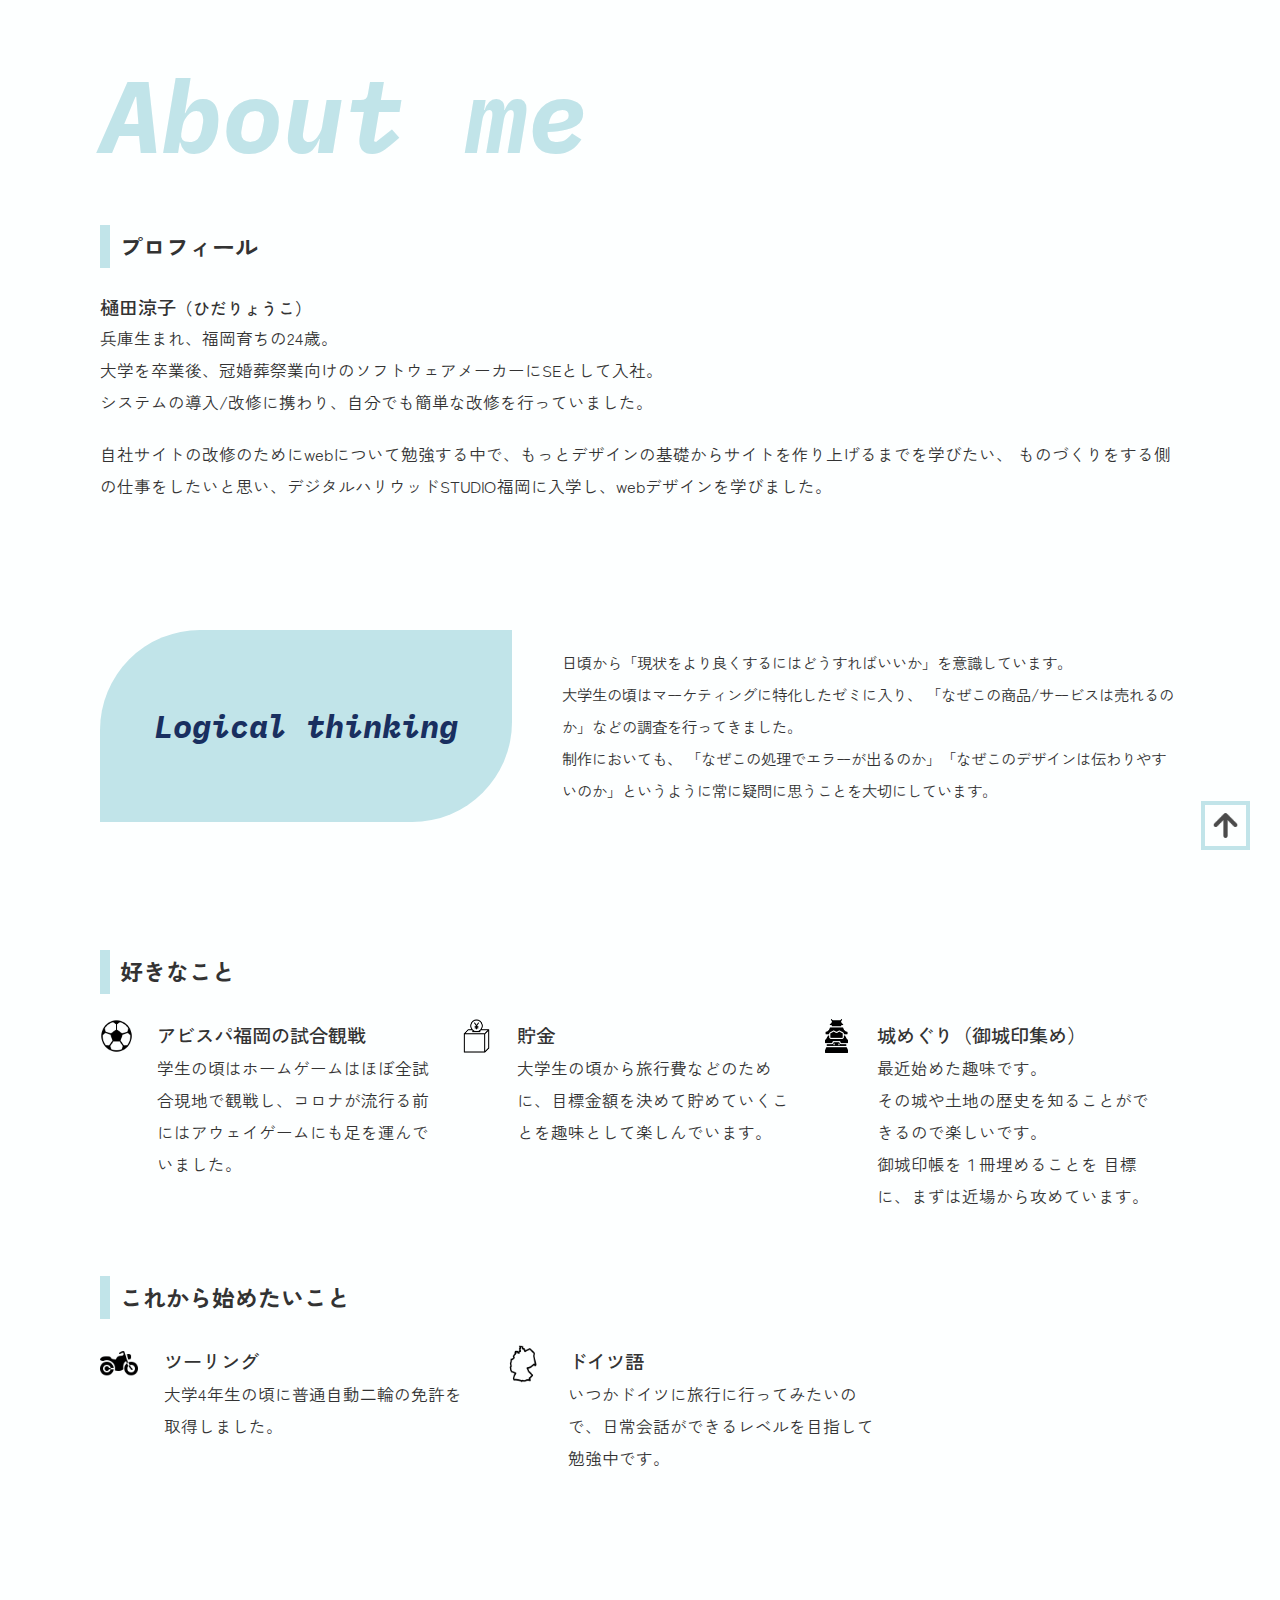
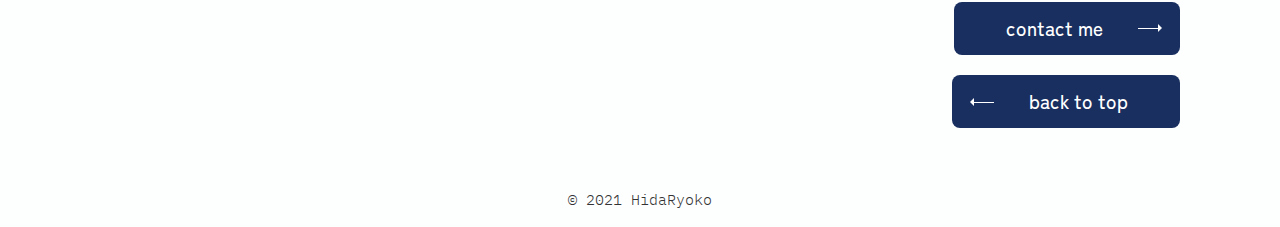
==== commit 8e4ba286: "顔写真なしverの追加etc" ====
--- a/aboutme.html
+++ b/aboutme.html
@@ -9,7 +9,7 @@
     <link href="https://fonts.googleapis.com/css2?family=IBM+Plex+Mono:ital,wght@0,100;0,200;0,300;0,400;0,500;0,600;0,700;1,100;1,200;1,300;1,400;1,500;1,600;1,700&family=Zen+Kaku+Gothic+New:wght@300;400;500;700;900&display=swap" rel="stylesheet">
     <meta name="viewport" content="width=device-width, initial-scale=1.0">
     <title>樋田涼子について</title>
-    <link rel="stylesheet" href="assets/css/aboutme.css">
+    <link rel="stylesheet" href="assets/css/aboutme-noimg.css">
 		<script src="https://code.jquery.com/jquery-3.6.0.min.js" integrity="sha256-/xUj+3OJU5yExlq6GSYGSHk7tPXikynS7ogEvDej/m4=" crossorigin="anonymous"></script>
     <script>
 			$(function(){
@@ -24,6 +24,7 @@
         <img src="assets/image/aboutme-top.png" alt="樋田涼子の写真">
         <div class="section-top__profile__description">
           <h2>プロフィール</h2>
+          <h3>樋田涼子<span>（ひだりょうこ）</span></h3>
           <p class="section-top__profile__description__first">
             兵庫生まれ、福岡育ちの24歳。<br>大学を卒業後、冠婚葬祭業向けのソフトウェアメーカーにSEとして入社。<br>
             システムの導入/改修に携わり、自分でも簡単な改修を行っていました。
--- a/assets/css/aboutme-noimg.css
+++ b/assets/css/aboutme-noimg.css
@@ -0,0 +1,570 @@
+.title-skyblue {
+  font-size: 8vw;
+  font-style: italic;
+  color: #c1e4e9;
+  margin-bottom: 3vw;
+}
+
+@media (min-width: 700px) and (max-width: 1000px) {
+  .title-skyblue {
+    margin-bottom: 3rem;
+  }
+}
+
+@media (max-width: 700px) {
+  .title-skyblue {
+    font-size: 4rem;
+    margin-bottom: 2rem;
+  }
+}
+
+.title {
+  font-size: 8vw;
+  font-style: italic;
+  color: #b4b4b4;
+  margin-bottom: 3vw;
+}
+
+@media (min-width: 700px) and (max-width: 1000px) {
+  .title {
+    margin-bottom: 3rem;
+  }
+}
+
+@media (max-width: 700px) {
+  .title {
+    font-size: 4rem;
+    margin-bottom: 2rem;
+  }
+}
+
+.btnarrow {
+  text-align: right;
+  margin-right: 20vw;
+}
+
+.btnarrow__more {
+  position: relative;
+  background: #192f60;
+  padding: 15px 75px 15px 50px;
+  display: inline-block;
+  text-align: center;
+  -webkit-transition: all .2s linear;
+  transition: all .2s linear;
+  color: #fff;
+  text-decoration: none;
+  border: transparent 2px solid;
+  outline: none;
+  font-size: 1.5vw;
+  border-radius: 8px;
+}
+
+.btnarrow__more:hover {
+  background: #fdffff;
+  color: #333;
+  border-color: #192f60;
+}
+
+.btnarrow__more:before {
+  content: '';
+  position: absolute;
+  top: 50%;
+  right: 20px;
+  width: 20px;
+  height: 1px;
+  background: #fff;
+}
+
+.btnarrow__more:after {
+  content: '';
+  position: absolute;
+  top: 50%;
+  -webkit-transform: translateY(-50%);
+          transform: translateY(-50%);
+  right: 12px;
+  border: 4px solid transparent;
+  border-top-width: 4px;
+  border-bottom-width: 4px;
+  border-left-color: #fff;
+  -webkit-transition: all .2s linear;
+  transition: all .2s linear;
+}
+
+.btnarrow__more:hover::before {
+  background: #333;
+  right: 25px;
+}
+
+.btnarrow__more:hover::after {
+  border-left-color: #333;
+  right: 20px;
+}
+
+@media (min-width: 700px) and (max-width: 1000px) {
+  .btnarrow__more {
+    padding: 10px 40px 10px 30px;
+    font-size: 1.5rem;
+  }
+  .btnarrow__more:before {
+    width: 13px;
+  }
+}
+
+@media (max-width: 700px) {
+  .btnarrow__more {
+    padding: 10px 40px 10px 30px;
+    font-size: 1.5rem;
+  }
+  .btnarrow__more:before {
+    width: 13px;
+  }
+}
+
+.btnarrow-back {
+  text-align: right;
+}
+
+.btnarrow-back__more {
+  position: relative;
+  background: #192f60;
+  padding: 15px 50px 15px 75px;
+  display: inline-block;
+  text-align: center;
+  -webkit-transition: all .2s linear;
+  transition: all .2s linear;
+  color: #fff;
+  text-decoration: none;
+  border: transparent 2px solid;
+  outline: none;
+  font-size: 1.5vw;
+  border-radius: 8px;
+}
+
+.btnarrow-back__more:hover {
+  background: #fdffff;
+  color: #333;
+  border-color: #192f60;
+}
+
+.btnarrow-back__more:before {
+  content: '';
+  position: absolute;
+  top: 50%;
+  left: 20px;
+  width: 20px;
+  height: 1px;
+  background: #fff;
+}
+
+.btnarrow-back__more:after {
+  content: '';
+  position: absolute;
+  top: 50%;
+  -webkit-transform: translateY(-50%);
+          transform: translateY(-50%);
+  left: 12px;
+  border: 4px solid transparent;
+  border-top-width: 4px;
+  border-bottom-width: 4px;
+  border-right-color: #fff;
+  -webkit-transition: all .2s linear;
+  transition: all .2s linear;
+}
+
+.btnarrow-back__more:hover::before {
+  background: #333;
+  left: 25px;
+}
+
+.btnarrow-back__more:hover::after {
+  border-right-color: #333;
+  left: 20px;
+}
+
+@media (min-width: 700px) and (max-width: 1000px) {
+  .btnarrow-back__more {
+    padding: 10px 30px 10px 40px;
+    font-size: 1.5rem;
+  }
+  .btnarrow-back__more:before {
+    width: 13px;
+  }
+}
+
+@media (max-width: 700px) {
+  .btnarrow-back__more {
+    padding: 10px 30px 10px 40px;
+    font-size: 1.5rem;
+  }
+  .btnarrow-back__more:before {
+    width: 13px;
+  }
+}
+
+.section-top {
+  padding: 5vw 100px 0 100px;
+  margin-bottom: 10vw;
+}
+
+.section-top__profile {
+  width: 100%;
+  margin: 0 auto;
+  display: -webkit-box;
+  display: -ms-flexbox;
+  display: flex;
+  -webkit-box-align: start;
+      -ms-flex-align: start;
+          align-items: flex-start;
+  -webkit-box-pack: justify;
+      -ms-flex-pack: justify;
+          justify-content: space-between;
+  padding-top: 20px;
+}
+
+.section-top__profile img {
+  display: none;
+  width: 0;
+}
+
+.section-top__profile__description {
+  width: 100%;
+}
+
+.section-top__profile__description h2 {
+  font-size: 1.8vw;
+  font-weight: 600;
+  padding: 1rem 1rem;
+  border-left: solid 10px #c1e4e9;
+  margin-bottom: 30px;
+}
+
+.section-top__profile__description h3 {
+  font-size: 1.5vw;
+  font-weight: 500;
+  margin-bottom: 5px;
+}
+
+.section-top__profile__description h3 span {
+  font-size: 1.3vw;
+}
+
+.section-top__profile__description__first {
+  font-size: 1.3vw;
+  font-weight: 400;
+  line-height: 2.5vw;
+  margin-bottom: 20px;
+}
+
+.section-top__profile__description__second {
+  font-size: 1.3vw;
+  font-weight: 400;
+  line-height: 2.5vw;
+}
+
+@media (min-width: 700px) and (max-width: 1000px) {
+  .section-top__profile {
+    width: 100%;
+    -webkit-box-align: start;
+        -ms-flex-align: start;
+            align-items: flex-start;
+  }
+  .section-top__profile__description {
+    width: 100%;
+  }
+  .section-top__profile__description h2 {
+    font-size: 1.8rem;
+  }
+  .section-top__profile__description h3 {
+    font-size: 1.5rem;
+  }
+  .section-top__profile__description h3 span {
+    font-size: 1.3rem;
+  }
+  .section-top__profile__description p {
+    font-size: 1.3rem;
+    line-height: 2.5rem;
+  }
+}
+
+@media (max-width: 700px) {
+  .section-top {
+    padding: 40px 50px;
+  }
+  .section-top__profile {
+    -webkit-box-orient: vertical;
+    -webkit-box-direction: normal;
+        -ms-flex-direction: column;
+            flex-direction: column;
+    -webkit-box-align: center;
+        -ms-flex-align: center;
+            align-items: center;
+  }
+  .section-top__profile img {
+    width: 80%;
+    margin-bottom: 30px;
+  }
+  .section-top__profile__description {
+    width: 100%;
+  }
+  .section-top__profile__description h2 {
+    font-size: 1.8rem;
+  }
+  .section-top__profile__description h3 {
+    font-size: 1.5rem;
+  }
+  .section-top__profile__description h3 span {
+    font-size: 1.3rem;
+  }
+  .section-top__profile__description p {
+    font-size: 1.5rem;
+    line-height: 3rem;
+  }
+}
+
+.section-strong {
+  padding: 0 100px;
+  margin-bottom: 10vw;
+}
+
+.section-strong__contain {
+  margin: 0 auto 50px auto;
+  display: -webkit-box;
+  display: -ms-flexbox;
+  display: flex;
+  -webkit-box-pack: justify;
+      -ms-flex-pack: justify;
+          justify-content: space-between;
+  -webkit-box-align: center;
+      -ms-flex-align: center;
+          align-items: center;
+  position: relative;
+}
+
+.section-strong__contain p {
+  width: 60%;
+  line-height: 2.5vw;
+  font-size: 1.2vw;
+  font-weight: 400;
+  padding-left: 50px;
+}
+
+.section-strong__contain__point {
+  width: 40%;
+  height: 15vw;
+  border-radius: 100px 0 100px 0;
+  text-align: center;
+  font-size: 2.5vw;
+  font-weight: 700;
+  font-style: italic;
+  line-height: 15vw;
+  color: #192f60;
+  background-color: #c1e4e9;
+}
+
+@media (min-width: 700px) and (max-width: 1000px) {
+  .section-strong__contain p {
+    font-size: 1.4rem;
+    line-height: 2.8rem;
+  }
+  .section-strong__contain__point {
+    height: 200px;
+    line-height: 200px;
+  }
+}
+
+@media (max-width: 700px) {
+  .section-strong {
+    padding: 0 50px;
+  }
+  .section-strong__contain {
+    -webkit-box-orient: vertical;
+    -webkit-box-direction: normal;
+        -ms-flex-direction: column;
+            flex-direction: column;
+  }
+  .section-strong__contain p {
+    width: 100%;
+    font-size: 1.4rem;
+    line-height: 2.8rem;
+    padding: 0;
+  }
+  .section-strong__contain__point {
+    width: 100%;
+    height: 180px;
+    line-height: 180px;
+    margin-bottom: 30px;
+  }
+  .section-strong__contain__point h3 {
+    font-size: 2.5rem;
+  }
+}
+
+.fadeIn {
+  -webkit-animation-name: fadeInAnime;
+          animation-name: fadeInAnime;
+  -webkit-animation-duration: 2.5s;
+          animation-duration: 2.5s;
+  -webkit-animation-fill-mode: forwards;
+          animation-fill-mode: forwards;
+  opacity: 0;
+}
+
+@-webkit-keyframes fadeInAnime {
+  from {
+    opacity: 0;
+  }
+  to {
+    opacity: 1;
+  }
+}
+
+@keyframes fadeInAnime {
+  from {
+    opacity: 0;
+  }
+  to {
+    opacity: 1;
+  }
+}
+
+.section-favorite, .section-after {
+  padding: 0 100px;
+  margin-bottom: 5vw;
+}
+
+.section-favorite h2, .section-after h2 {
+  font-size: 1.8vw;
+  font-weight: 600;
+  padding: 1rem 1rem;
+  border-left: solid 10px #c1e4e9;
+  margin-bottom: 2vw;
+}
+
+.section-favorite__list, .section-after__list {
+  list-style: none;
+  display: -webkit-box;
+  display: -ms-flexbox;
+  display: flex;
+  -ms-flex-wrap: nowrap;
+      flex-wrap: nowrap;
+  -webkit-box-pack: start;
+      -ms-flex-pack: start;
+          justify-content: flex-start;
+  -webkit-box-align: start;
+      -ms-flex-align: start;
+          align-items: flex-start;
+}
+
+.section-favorite__list li, .section-after__list li {
+  width: 35%;
+  padding-right: 2vw;
+  display: -webkit-box;
+  display: -ms-flexbox;
+  display: flex;
+  -webkit-box-pack: justify;
+      -ms-flex-pack: justify;
+          justify-content: space-between;
+  -webkit-box-align: start;
+      -ms-flex-align: start;
+          align-items: flex-start;
+}
+
+.section-favorite__list li img, .section-after__list li img {
+  width: 10%;
+}
+
+.section-favorite__list li p, .section-after__list li p {
+  width: 83%;
+  font-size: 1.3vw;
+  font-weight: 400;
+  line-height: 2.5vw;
+}
+
+.section-favorite__list li p span, .section-after__list li p span {
+  font-size: 1.5vw;
+  font-weight: 500;
+}
+
+@media (min-width: 700px) and (max-width: 1000px) {
+  .section-favorite h2, .section-after h2 {
+    font-size: 1.8rem;
+  }
+  .section-favorite__list, .section-after__list {
+    -ms-flex-pack: distribute;
+        justify-content: space-around;
+  }
+  .section-favorite__list li, .section-after__list li {
+    width: 30%;
+    padding-right: 10px;
+  }
+  .section-favorite__list li img, .section-after__list li img {
+    width: 13%;
+  }
+  .section-favorite__list li p, .section-after__list li p {
+    width: 85%;
+    font-size: 1.3rem;
+    line-height: 2.5rem;
+  }
+  .section-favorite__list li p span, .section-after__list li p span {
+    font-size: 1.3rem;
+  }
+}
+
+@media (max-width: 700px) {
+  .section-favorite, .section-after {
+    padding: 0 50px;
+  }
+  .section-favorite h2, .section-after h2 {
+    font-size: 1.8rem;
+    margin-bottom: 20px;
+  }
+  .section-favorite__list, .section-after__list {
+    -webkit-box-orient: vertical;
+    -webkit-box-direction: normal;
+        -ms-flex-direction: column;
+            flex-direction: column;
+  }
+  .section-favorite__list li, .section-after__list li {
+    width: 100%;
+    margin-bottom: 30px;
+  }
+  .section-favorite__list li img, .section-after__list li img {
+    width: 13%;
+  }
+  .section-favorite__list li p, .section-after__list li p {
+    width: 82%;
+    font-size: 1.4rem;
+    line-height: 2.8rem;
+  }
+  .section-favorite__list li p span, .section-after__list li p span {
+    font-size: 1.4rem;
+  }
+}
+
+.section-after {
+  margin-bottom: 10vw;
+}
+
+.btnarrow {
+  padding: 0 100px;
+  margin-right: 0;
+  margin-bottom: 20px;
+}
+
+@media (max-width: 700px) {
+  .btnarrow {
+    padding: 0 50px;
+  }
+}
+
+.btnarrow-back {
+  padding: 0 100px;
+  margin-bottom: 5vw;
+}
+
+@media (max-width: 700px) {
+  .btnarrow-back {
+    padding: 0 50px;
+    margin-bottom: 100px;
+  }
+}
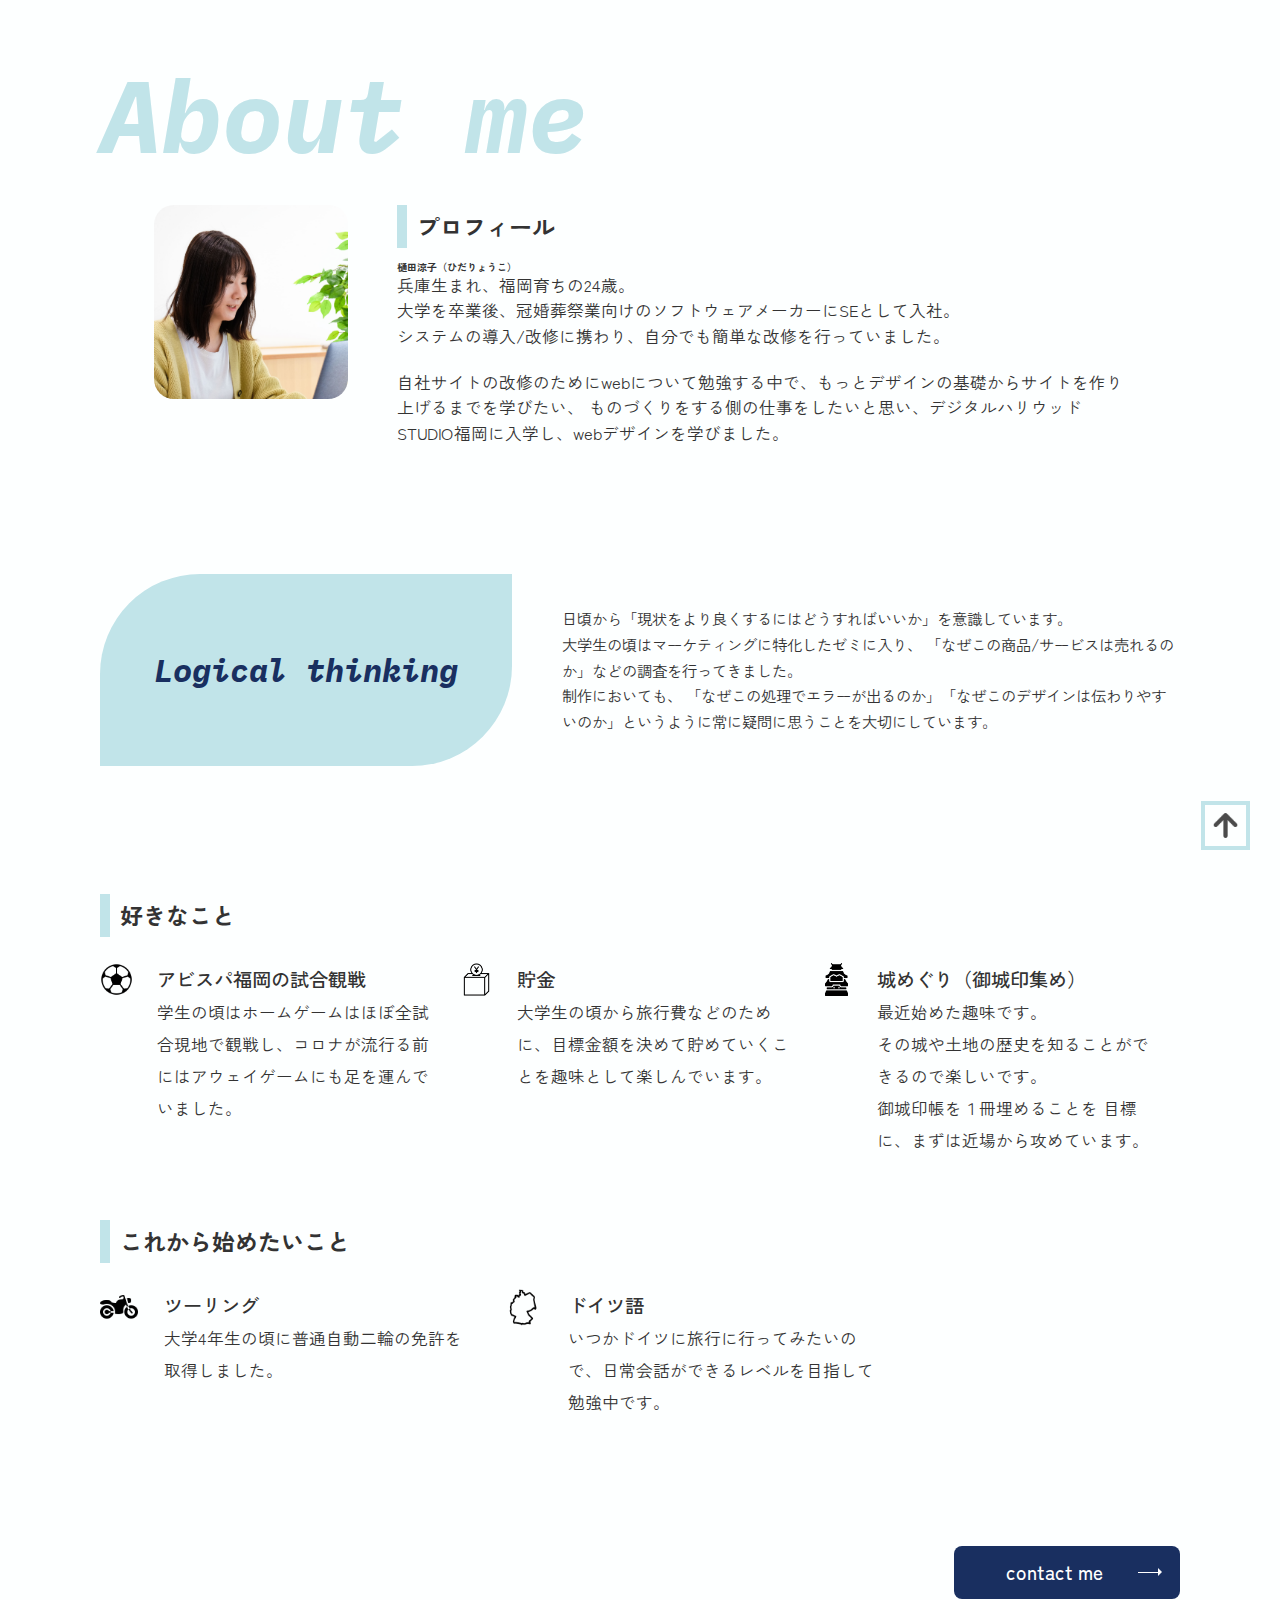
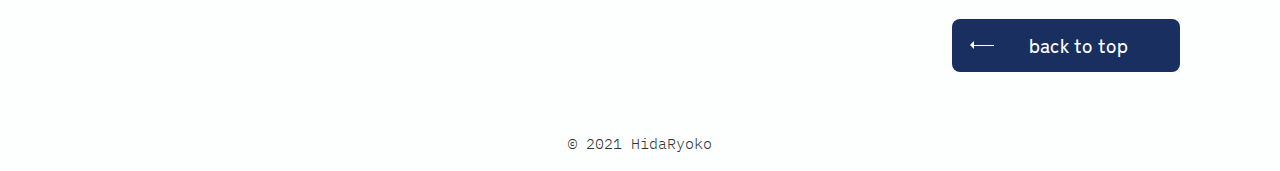
==== commit c05621cf: "顔写真の追加" ====
--- a/aboutme.html
+++ b/aboutme.html
@@ -9,7 +9,7 @@
     <link href="https://fonts.googleapis.com/css2?family=IBM+Plex+Mono:ital,wght@0,100;0,200;0,300;0,400;0,500;0,600;0,700;1,100;1,200;1,300;1,400;1,500;1,600;1,700&family=Zen+Kaku+Gothic+New:wght@300;400;500;700;900&display=swap" rel="stylesheet">
     <meta name="viewport" content="width=device-width, initial-scale=1.0">
     <title>樋田涼子について</title>
-    <link rel="stylesheet" href="assets/css/aboutme-noimg.css">
+    <link rel="stylesheet" href="assets/css/aboutme.css">
 		<script src="https://code.jquery.com/jquery-3.6.0.min.js" integrity="sha256-/xUj+3OJU5yExlq6GSYGSHk7tPXikynS7ogEvDej/m4=" crossorigin="anonymous"></script>
     <script>
 			$(function(){
@@ -21,7 +21,7 @@
     <section class="section-top">
       <h1 class="title-skyblue">About me</h1>
       <div class="section-top__profile">
-        <img src="assets/image/aboutme-top.png" alt="樋田涼子の写真">
+        <img src="assets/image/aboutme-top.jpg" alt="樋田涼子の写真">
         <div class="section-top__profile__description">
           <h2>プロフィール</h2>
           <h3>樋田涼子<span>（ひだりょうこ）</span></h3>
--- a/assets/css/aboutme.css
+++ b/assets/css/aboutme.css
@@ -0,0 +1,550 @@
+.title-skyblue {
+  font-size: 8vw;
+  font-style: italic;
+  color: #c1e4e9;
+  margin-bottom: 3vw;
+}
+
+@media (min-width: 700px) and (max-width: 1000px) {
+  .title-skyblue {
+    margin-bottom: 3rem;
+  }
+}
+
+@media (max-width: 700px) {
+  .title-skyblue {
+    font-size: 4rem;
+    margin-bottom: 2rem;
+  }
+}
+
+.title {
+  font-size: 8vw;
+  font-style: italic;
+  color: #b4b4b4;
+  margin-bottom: 3vw;
+}
+
+@media (min-width: 700px) and (max-width: 1000px) {
+  .title {
+    margin-bottom: 3rem;
+  }
+}
+
+@media (max-width: 700px) {
+  .title {
+    font-size: 4rem;
+    margin-bottom: 2rem;
+  }
+}
+
+.btnarrow {
+  text-align: right;
+  margin-right: 20vw;
+}
+
+.btnarrow__more {
+  position: relative;
+  background: #192f60;
+  padding: 15px 75px 15px 50px;
+  display: inline-block;
+  text-align: center;
+  -webkit-transition: all .2s linear;
+  transition: all .2s linear;
+  color: #fff;
+  text-decoration: none;
+  border: transparent 2px solid;
+  outline: none;
+  font-size: 1.5vw;
+  border-radius: 8px;
+}
+
+.btnarrow__more:hover {
+  background: #fdffff;
+  color: #333;
+  border-color: #192f60;
+}
+
+.btnarrow__more:before {
+  content: '';
+  position: absolute;
+  top: 50%;
+  right: 20px;
+  width: 20px;
+  height: 1px;
+  background: #fff;
+}
+
+.btnarrow__more:after {
+  content: '';
+  position: absolute;
+  top: 50%;
+  -webkit-transform: translateY(-50%);
+          transform: translateY(-50%);
+  right: 12px;
+  border: 4px solid transparent;
+  border-top-width: 4px;
+  border-bottom-width: 4px;
+  border-left-color: #fff;
+  -webkit-transition: all .2s linear;
+  transition: all .2s linear;
+}
+
+.btnarrow__more:hover::before {
+  background: #333;
+  right: 25px;
+}
+
+.btnarrow__more:hover::after {
+  border-left-color: #333;
+  right: 20px;
+}
+
+@media (min-width: 700px) and (max-width: 1000px) {
+  .btnarrow__more {
+    padding: 10px 40px 10px 30px;
+    font-size: 1.5rem;
+  }
+  .btnarrow__more:before {
+    width: 13px;
+  }
+}
+
+@media (max-width: 700px) {
+  .btnarrow__more {
+    padding: 10px 40px 10px 30px;
+    font-size: 1.5rem;
+  }
+  .btnarrow__more:before {
+    width: 13px;
+  }
+}
+
+.btnarrow-back {
+  text-align: right;
+}
+
+.btnarrow-back__more {
+  position: relative;
+  background: #192f60;
+  padding: 15px 50px 15px 75px;
+  display: inline-block;
+  text-align: center;
+  -webkit-transition: all .2s linear;
+  transition: all .2s linear;
+  color: #fff;
+  text-decoration: none;
+  border: transparent 2px solid;
+  outline: none;
+  font-size: 1.5vw;
+  border-radius: 8px;
+}
+
+.btnarrow-back__more:hover {
+  background: #fdffff;
+  color: #333;
+  border-color: #192f60;
+}
+
+.btnarrow-back__more:before {
+  content: '';
+  position: absolute;
+  top: 50%;
+  left: 20px;
+  width: 20px;
+  height: 1px;
+  background: #fff;
+}
+
+.btnarrow-back__more:after {
+  content: '';
+  position: absolute;
+  top: 50%;
+  -webkit-transform: translateY(-50%);
+          transform: translateY(-50%);
+  left: 12px;
+  border: 4px solid transparent;
+  border-top-width: 4px;
+  border-bottom-width: 4px;
+  border-right-color: #fff;
+  -webkit-transition: all .2s linear;
+  transition: all .2s linear;
+}
+
+.btnarrow-back__more:hover::before {
+  background: #333;
+  left: 25px;
+}
+
+.btnarrow-back__more:hover::after {
+  border-right-color: #333;
+  left: 20px;
+}
+
+@media (min-width: 700px) and (max-width: 1000px) {
+  .btnarrow-back__more {
+    padding: 10px 30px 10px 40px;
+    font-size: 1.5rem;
+  }
+  .btnarrow-back__more:before {
+    width: 13px;
+  }
+}
+
+@media (max-width: 700px) {
+  .btnarrow-back__more {
+    padding: 10px 30px 10px 40px;
+    font-size: 1.5rem;
+  }
+  .btnarrow-back__more:before {
+    width: 13px;
+  }
+}
+
+.section-top {
+  padding: 5vw 100px 0 100px;
+  margin-bottom: 10vw;
+}
+
+.section-top__profile {
+  width: 90%;
+  margin: 0 auto;
+  display: -webkit-box;
+  display: -ms-flexbox;
+  display: flex;
+  -webkit-box-align: start;
+      -ms-flex-align: start;
+          align-items: flex-start;
+  -webkit-box-pack: justify;
+      -ms-flex-pack: justify;
+          justify-content: space-between;
+}
+
+.section-top__profile img {
+  width: 20%;
+  border-radius: 20px;
+}
+
+.section-top__profile__description {
+  width: 75%;
+}
+
+.section-top__profile__description h2 {
+  font-size: 1.8vw;
+  font-weight: 600;
+  padding: 1rem 1rem;
+  border-left: solid 10px #c1e4e9;
+  margin-bottom: 15px;
+}
+
+.section-top__profile__description__first {
+  font-size: 1.3vw;
+  font-weight: 400;
+  line-height: 2vw;
+  margin-bottom: 20px;
+}
+
+.section-top__profile__description__second {
+  font-size: 1.3vw;
+  font-weight: 400;
+  line-height: 2vw;
+}
+
+@media (min-width: 700px) and (max-width: 1000px) {
+  .section-top__profile {
+    width: 100%;
+    -webkit-box-align: start;
+        -ms-flex-align: start;
+            align-items: flex-start;
+  }
+  .section-top__profile img {
+    width: 25%;
+  }
+  .section-top__profile__description {
+    width: 70%;
+  }
+  .section-top__profile__description h2 {
+    font-size: 1.8rem;
+  }
+  .section-top__profile__description p {
+    font-size: 1.3rem;
+    line-height: 2.5rem;
+  }
+}
+
+@media (max-width: 700px) {
+  .section-top {
+    padding: 40px 50px;
+  }
+  .section-top__profile {
+    -webkit-box-orient: vertical;
+    -webkit-box-direction: normal;
+        -ms-flex-direction: column;
+            flex-direction: column;
+    -webkit-box-align: center;
+        -ms-flex-align: center;
+            align-items: center;
+  }
+  .section-top__profile img {
+    width: 80%;
+    margin-bottom: 30px;
+  }
+  .section-top__profile__description {
+    width: 100%;
+  }
+  .section-top__profile__description h2 {
+    font-size: 1.8rem;
+  }
+  .section-top__profile__description p {
+    font-size: 1.5rem;
+    line-height: 3rem;
+  }
+}
+
+.section-strong {
+  padding: 0 100px;
+  margin-bottom: 10vw;
+}
+
+.section-strong__contain {
+  margin: 0 auto 50px auto;
+  display: -webkit-box;
+  display: -ms-flexbox;
+  display: flex;
+  -webkit-box-pack: justify;
+      -ms-flex-pack: justify;
+          justify-content: space-between;
+  -webkit-box-align: center;
+      -ms-flex-align: center;
+          align-items: center;
+  position: relative;
+}
+
+.section-strong__contain p {
+  width: 60%;
+  line-height: 2vw;
+  font-size: 1.2vw;
+  font-weight: 400;
+  padding-left: 50px;
+}
+
+.section-strong__contain__point {
+  width: 40%;
+  height: 15vw;
+  border-radius: 100px 0 100px 0;
+  text-align: center;
+  font-size: 2.5vw;
+  font-weight: 700;
+  font-style: italic;
+  line-height: 15vw;
+  color: #192f60;
+  background-color: #c1e4e9;
+}
+
+@media (min-width: 700px) and (max-width: 1000px) {
+  .section-strong__contain p {
+    font-size: 1.4rem;
+    line-height: 2.8rem;
+  }
+  .section-strong__contain__point {
+    height: 200px;
+    line-height: 200px;
+  }
+}
+
+@media (max-width: 700px) {
+  .section-strong {
+    padding: 0 50px;
+  }
+  .section-strong__contain {
+    -webkit-box-orient: vertical;
+    -webkit-box-direction: normal;
+        -ms-flex-direction: column;
+            flex-direction: column;
+  }
+  .section-strong__contain p {
+    width: 100%;
+    font-size: 1.4rem;
+    line-height: 2.8rem;
+    padding: 0;
+  }
+  .section-strong__contain__point {
+    width: 100%;
+    height: 180px;
+    line-height: 180px;
+    margin-bottom: 30px;
+  }
+  .section-strong__contain__point h3 {
+    font-size: 2.5rem;
+  }
+}
+
+.fadeIn {
+  -webkit-animation-name: fadeInAnime;
+          animation-name: fadeInAnime;
+  -webkit-animation-duration: 2.5s;
+          animation-duration: 2.5s;
+  -webkit-animation-fill-mode: forwards;
+          animation-fill-mode: forwards;
+  opacity: 0;
+}
+
+@-webkit-keyframes fadeInAnime {
+  from {
+    opacity: 0;
+  }
+  to {
+    opacity: 1;
+  }
+}
+
+@keyframes fadeInAnime {
+  from {
+    opacity: 0;
+  }
+  to {
+    opacity: 1;
+  }
+}
+
+.section-favorite, .section-after {
+  padding: 0 100px;
+  margin-bottom: 5vw;
+}
+
+.section-favorite h2, .section-after h2 {
+  font-size: 1.8vw;
+  font-weight: 600;
+  padding: 1rem 1rem;
+  border-left: solid 10px #c1e4e9;
+  margin-bottom: 2vw;
+}
+
+.section-favorite__list, .section-after__list {
+  list-style: none;
+  display: -webkit-box;
+  display: -ms-flexbox;
+  display: flex;
+  -ms-flex-wrap: nowrap;
+      flex-wrap: nowrap;
+  -webkit-box-pack: start;
+      -ms-flex-pack: start;
+          justify-content: flex-start;
+  -webkit-box-align: start;
+      -ms-flex-align: start;
+          align-items: flex-start;
+}
+
+.section-favorite__list li, .section-after__list li {
+  width: 35%;
+  padding-right: 2vw;
+  display: -webkit-box;
+  display: -ms-flexbox;
+  display: flex;
+  -webkit-box-pack: justify;
+      -ms-flex-pack: justify;
+          justify-content: space-between;
+  -webkit-box-align: start;
+      -ms-flex-align: start;
+          align-items: flex-start;
+}
+
+.section-favorite__list li img, .section-after__list li img {
+  width: 10%;
+}
+
+.section-favorite__list li p, .section-after__list li p {
+  width: 83%;
+  font-size: 1.3vw;
+  font-weight: 400;
+  line-height: 2.5vw;
+}
+
+.section-favorite__list li p span, .section-after__list li p span {
+  font-size: 1.5vw;
+  font-weight: 500;
+}
+
+@media (min-width: 700px) and (max-width: 1000px) {
+  .section-favorite h2, .section-after h2 {
+    font-size: 1.8rem;
+  }
+  .section-favorite__list, .section-after__list {
+    -ms-flex-pack: distribute;
+        justify-content: space-around;
+  }
+  .section-favorite__list li, .section-after__list li {
+    width: 30%;
+    padding-right: 10px;
+  }
+  .section-favorite__list li img, .section-after__list li img {
+    width: 13%;
+  }
+  .section-favorite__list li p, .section-after__list li p {
+    width: 85%;
+    font-size: 1.3rem;
+    line-height: 2.5rem;
+  }
+  .section-favorite__list li p span, .section-after__list li p span {
+    font-size: 1.3rem;
+  }
+}
+
+@media (max-width: 700px) {
+  .section-favorite, .section-after {
+    padding: 0 50px;
+  }
+  .section-favorite h2, .section-after h2 {
+    font-size: 1.8rem;
+    margin-bottom: 20px;
+  }
+  .section-favorite__list, .section-after__list {
+    -webkit-box-orient: vertical;
+    -webkit-box-direction: normal;
+        -ms-flex-direction: column;
+            flex-direction: column;
+  }
+  .section-favorite__list li, .section-after__list li {
+    width: 100%;
+    margin-bottom: 30px;
+  }
+  .section-favorite__list li img, .section-after__list li img {
+    width: 13%;
+  }
+  .section-favorite__list li p, .section-after__list li p {
+    width: 82%;
+    font-size: 1.4rem;
+    line-height: 2.8rem;
+  }
+  .section-favorite__list li p span, .section-after__list li p span {
+    font-size: 1.4rem;
+  }
+}
+
+.section-after {
+  margin-bottom: 10vw;
+}
+
+.btnarrow {
+  padding: 0 100px;
+  margin-right: 0;
+  margin-bottom: 20px;
+}
+
+@media (max-width: 700px) {
+  .btnarrow {
+    padding: 0 50px;
+  }
+}
+
+.btnarrow-back {
+  padding: 0 100px;
+  margin-bottom: 5vw;
+}
+
+@media (max-width: 700px) {
+  .btnarrow-back {
+    padding: 0 50px;
+    margin-bottom: 100px;
+  }
+}
